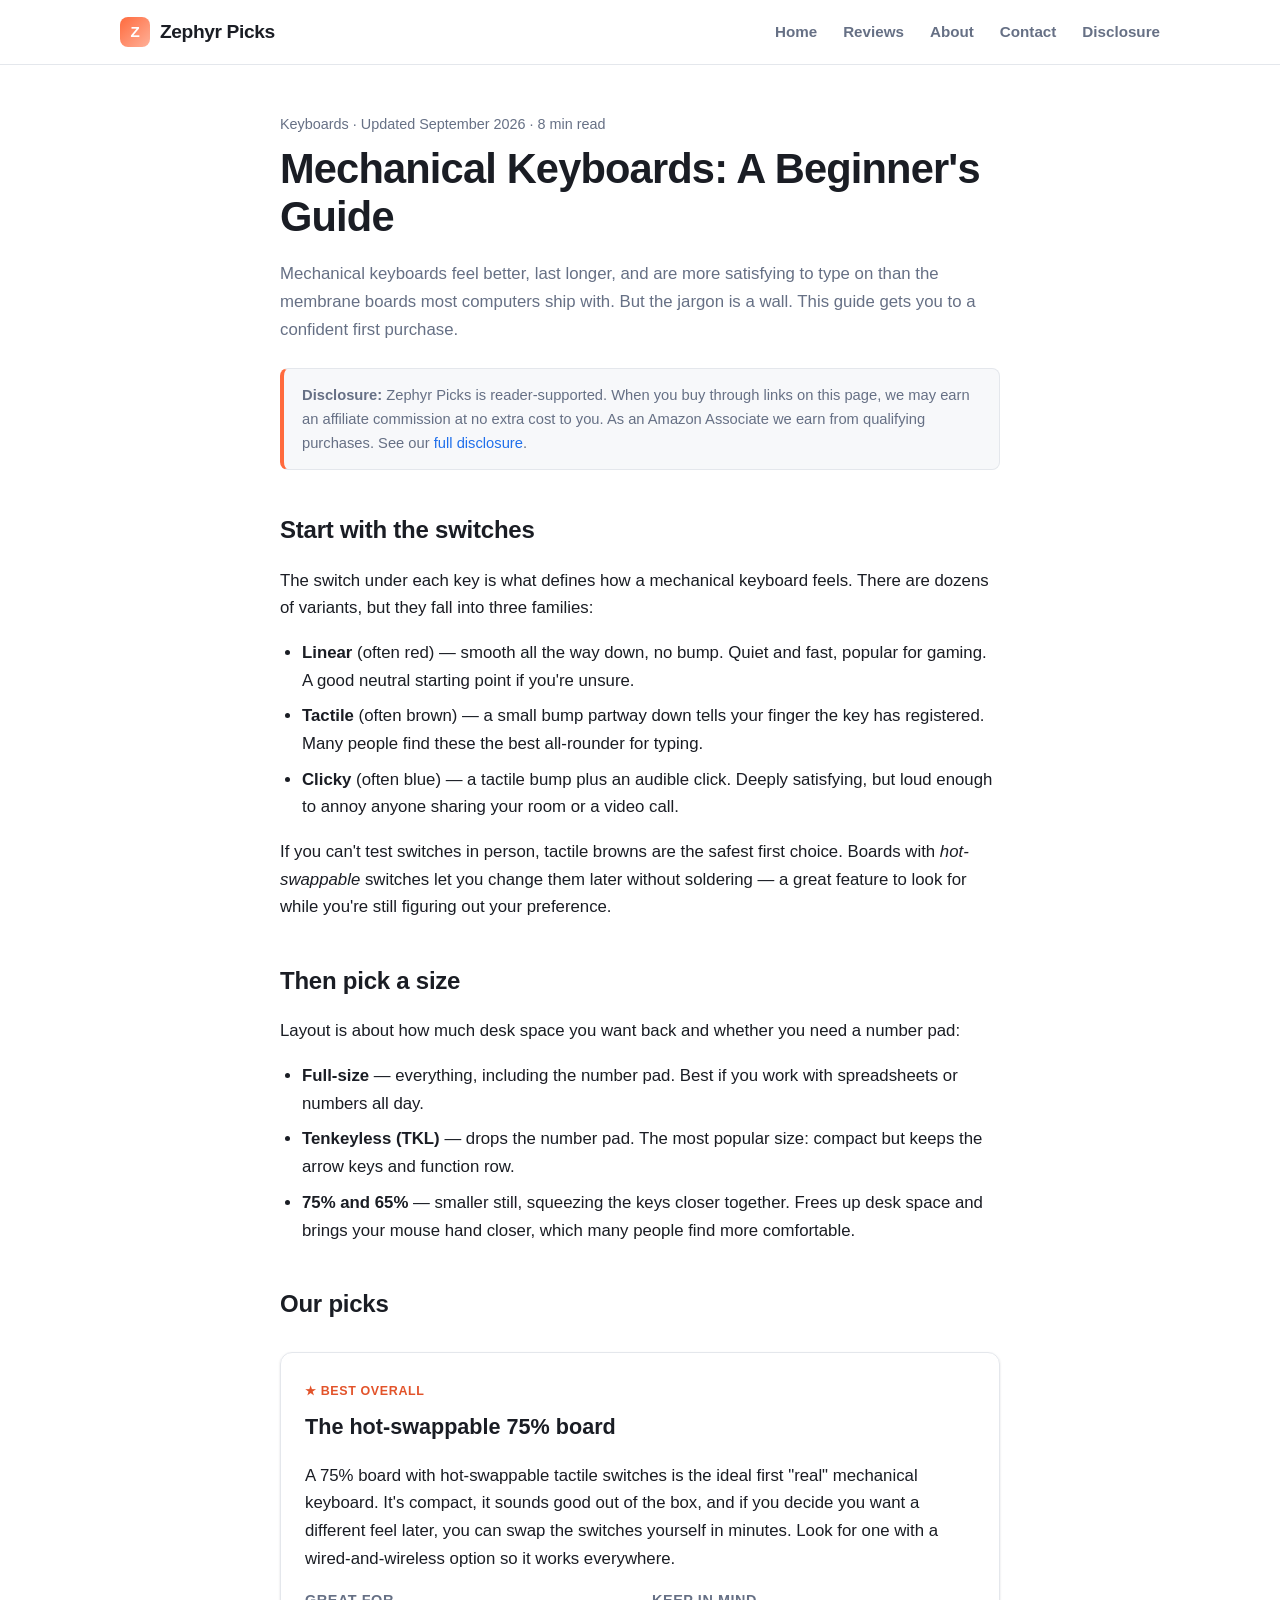
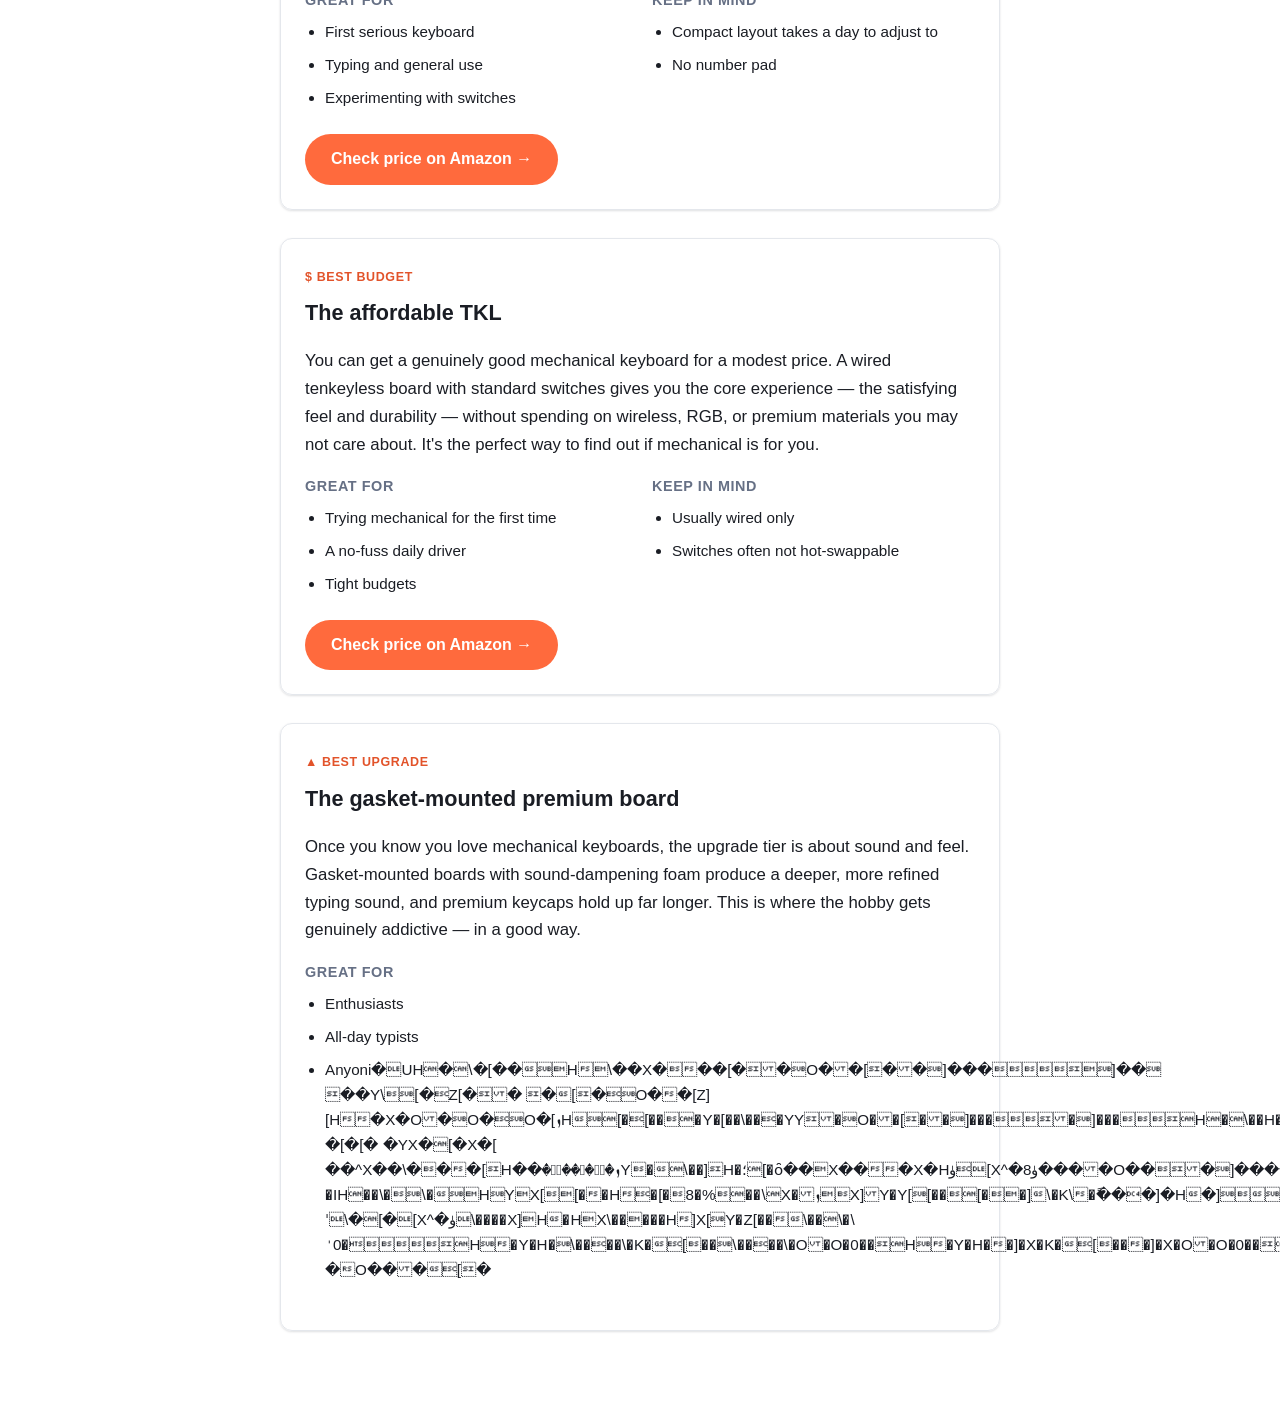
==== best-mechanical-keyboards.html @ fe81fa28 "Create best-mechanical-keyboards.html" ====
<!DOCTYPE html>
<html lang="en">
<head>
<meta charset="UTF-8">
<meta name="viewport" content="width=device-width, initial-scale=1.0">
<title>Mechanical Keyboards: A Beginner's Guide — Zephyr Picks</title>
<meta name="description" content="Everything a first-time buyer needs to know about mechanical keyboards: switches, layouts, and build quality, with a top pick, a budget pick, and an upgrade pick.">
<link rel="stylesheet" href="style.css">
<link rel="icon" href="data:image/svg+xml,<svg xmlns='http://www.w3.org/2000/svg' viewBox='0 0 100 100'><rect width='100' height='100' rx='22' fill='%23ff6a3d'/><text x='50' y='70' font-size='60' text-anchor='middle' fill='white' font-family='sans-serif' font-weight='bold'>Z</text></svg>">
</head>
<body>
<header class="site-header">
  <div class="container nav">
    <a href="index.html" class="brand"><span class="logo">Z</span> Zephyr Picks</a>
    <button class="nav-toggle" aria-label="Menu" onclick="document.getElementById('nav').classList.toggle('open')">&#9776;</button>
    <nav class="nav-links" id="nav">
      <a href="index.html">Home</a>
      <a href="best-wireless-earbuds.html">Reviews</a>
      <a href="about.html">About</a>
      <a href="contact.html">Contact</a>
      <a href="disclosure.html">Disclosure</a>
    </nav>
  </div>
</header>

<article class="article">
  <div class="meta">Keyboards · Updated September 2026 · 8 min read</div>
  <h1>Mechanical Keyboards: A Beginner's Guide</h1>
  <p class="lede">Mechanical keyboards feel better, last longer, and are more satisfying to type on than the membrane boards most computers ship with. But the jargon is a wall. This guide gets you to a confident first purchase.</p>

  <div class="disclosure-box">
    <strong>Disclosure:</strong> Zephyr Picks is reader-supported. When you buy through links on this page, we may earn an affiliate commission at no extra cost to you. As an Amazon Associate we earn from qualifying purchases. See our <a href="disclosure.html">full disclosure</a>.
  </div>

  <h2>Start with the switches</h2>
  <p>The switch under each key is what defines how a mechanical keyboard feels. There are dozens of variants, but they fall into three families:</p>
  <ul>
    <li><strong>Linear</strong> (often red) — smooth all the way down, no bump. Quiet and fast, popular for gaming. A good neutral starting point if you're unsure.</li>
    <li><strong>Tactile</strong> (often brown) — a small bump partway down tells your finger the key has registered. Many people find these the best all-rounder for typing.</li>
    <li><strong>Clicky</strong> (often blue) — a tactile bump plus an audible click. Deeply satisfying, but loud enough to annoy anyone sharing your room or a video call.</li>
  </ul>
  <p>If you can't test switches in person, tactile browns are the safest first choice. Boards with <em>hot-swappable</em> switches let you change them later without soldering — a great feature to look for while you're still figuring out your preference.</p>

  <h2>Then pick a size</h2>
  <p>Layout is about how much desk space you want back and whether you need a number pad:</p>
  <ul>
    <li><strong>Full-size</strong> — everything, including the number pad. Best if you work with spreadsheets or numbers all day.</li>
    <li><strong>Tenkeyless (TKL)</strong> — drops the number pad. The most popular size: compact but keeps the arrow keys and function row.</li>
    <li><strong>75% and 65%</strong> — smaller still, squeezing the keys closer together. Frees up desk space and brings your mouse hand closer, which many people find more comfortable.</li>
  </ul>

  <h2>Our picks</h2>

  <div class="pick">
    <span class="award">★ Best overall</span>
    <h3>The hot-swappable 75% board</h3>
    <p>A 75% board with hot-swappable tactile switches is the ideal first "real" mechanical keyboard. It's compact, it sounds good out of the box, and if you decide you want a different feel later, you can swap the switches yourself in minutes. Look for one with a wired-and-wireless option so it works everywhere.</p>
    <div class="verdict">
      <div><h4>Great for</h4><ul><li>First serious keyboard</li><li>Typing and general use</li><li>Experimenting with switches</li></ul></div>
      <div><h4>Keep in mind</h4><ul><li>Compact layout takes a day to adjust to</li><li>No number pad</li></ul></div>
    </div>
    <a class="btn" href="https://www.amazon.com/s?k=hot+swappable+75+mechanical+keyboard" rel="nofollow sponsored" target="_blank">Check price on Amazon →</a>
  </div>

  <div class="pick">
    <span class="award">$ Best budget</span>
    <h3>The affordable TKL</h3>
    <p>You can get a genuinely good mechanical keyboard for a modest price. A wired tenkeyless board with standard switches gives you the core experience — the satisfying feel and durability — without spending on wireless, RGB, or premium materials you may not care about. It's the perfect way to find out if mechanical is for you.</p>
    <div class="verdict">
      <div><h4>Great for</h4><ul><li>Trying mechanical for the first time</li><li>A no-fuss daily driver</li><li>Tight budgets</li></ul></div>
      <div><h4>Keep in mind</h4><ul><li>Usually wired only</li><li>Switches often not hot-swappable</li></ul></div>
    </div>
    <a class="btn" href="https://www.amazon.com/s?k=budget+tkl+mechanical+keyboard" rel="nofollow sponsored" target="_blank">Check price on Amazon →</a>
  </div>

  <div class="pick">
    <span class="award">▲ Best upgrade</span>
    <h3>The gasket-mounted premium board</h3>
    <p>Once you know you love mechanical keyboards, the upgrade tier is about sound and feel. Gasket-mounted boards with sound-dampening foam produce a deeper, more refined typing sound, and premium keycaps hold up far longer. This is where the hobby gets genuinely addictive — in a good way.</p>
    <div class="verdict">
      <div><h4>Great for</h4><ul><li>Enthusiasts</li><li>All-day typists</li><li>Anyoni�UH�\�[��H\��X���[��O��[��]���]��
��Y\[�Z[��
�[�O��[Z][H�X�O�O�O�[ܙH[�[���Y�[��\���YY�O��[��]����]���H�\��H�����Y�H�΋����˘[X^�ۋ���K����Y�\��]
�[�[�
�YX�[�X�[
��^X��\���[H��ٛ����ۜ�ܙY�\��]H�؛[�ȏ��X���X�Hۈ[X^�ۈ8����O���]������H��Hۈ�^X�\�������^X�\�Y��X����Y[[�ۙ�]�]K�H�X\�[ۋP��\�X�]�[��H�[�H�[�\�ݙ\�[YK���^X�\����H]H[ܙK�Y\Z\�^\�H�܈YX\��[�\�H�ܝ�[ܚ]\�[��Y�[�H\HH��X[�H�^X��\��][�H��\�^X�\���Y[K��\�\�X\�H�\ܘYH]\��������H���H[�O������܈[��[�KH�\��\X�H
�IH��\�\�HYX[[��H�[�8�%��\X�ܙX]Y�Y[[��[��]\�K\��ً��]�H�]H�Y�]�Y�[�H�\��[���HYX�[�X�[[��\\�H�\��][[�[�Y��\�ۘ�H[�IܙH���Y��X��H�\��[�\�[���Y�ܙH�^Z[��\��X�\�[�[�[��[��H��\]Y[�K������[OH�X\��[�]��̜ȏ�H�Y�H�[�^�[�����X���[�ZY\��O�����\�X�O������\��\��H��]KY���\����]��\��H��۝Z[�\����]��\��H����\�X���H���0�H����\\�X��ˈ\�[�[X^�ۈ\����X]H�HX\�����H]X[Y�Z[��\��\�\ˈ0�H�Y�H�\����\�K�[��\����\�O�O�0��H�Y�H��]�X�K�[���]�X�O�O�0��H�Y�H��۝X��[���۝X��O���]����]���ٛ��\���؛�O���[�
---- style.css ----
:root {
  --bg: #ffffff;
  --surface: #f7f8fa;
  --border: #e4e7ec;
  --text: #1a1d24;
  --muted: #667085;
  --accent: #ff6a3d;
  --accent-dark: #e2532a;
  --link: #1f6feb;
  --radius: 12px;
  --shadow: 0 1px 3px rgba(16, 24, 40, 0.08), 0 1px 2px rgba(16, 24, 40, 0.06);
  --max: 1080px;
  --font: -apple-system, BlinkMacSystemFont, "Segoe UI", Roboto, Helvetica, Arial, sans-serif;
}

* { box-sizing: border-box; }

html { scroll-behavior: smooth; }

body {
  margin: 0;
  font-family: var(--font);
  color: var(--text);
  background: var(--bg);
  line-height: 1.65;
  -webkit-font-smoothing: antialiased;
}

a { color: var(--link); text-decoration: none; }
a:hover { text-decoration: underline; }

img { max-width: 100%; display: block; }

.container { width: 100%; max-width: var(--max); margin: 0 auto; padding: 0 20px; }

/* Header */
.site-header {
  position: sticky;
  top: 0;
  z-index: 50;
  background: rgba(255, 255, 255, 0.92);
  backdrop-filter: saturate(180%) blur(8px);
  border-bottom: 1px solid var(--border);
}
.nav {
  display: flex;
  align-items: center;
  justify-content: space-between;
  height: 64px;
}
.brand {
  display: flex;
  align-items: center;
  gap: 10px;
  font-weight: 800;
  font-size: 1.2rem;
  color: var(--text);
  letter-spacing: -0.02em;
}
.brand:hover { text-decoration: none; }
.brand .logo {
  width: 30px; height: 30px;
  border-radius: 8px;
  background: linear-gradient(135deg, var(--accent), #ffb199);
  display: grid; place-items: center;
  color: #fff; font-weight: 800; font-size: 0.95rem;
}
.nav-links { display: flex; gap: 26px; align-items: center; }
.nav-links a { color: var(--muted); font-weight: 600; font-size: 0.95rem; }
.nav-links a:hover { color: var(--text); text-decoration: none; }
.nav-toggle { display: none; background: none; border: 0; cursor: pointer; font-size: 1.5rem; color: var(--text); }

/* Hero */
.hero {
  background: linear-gradient(180deg, var(--surface), #fff);
  padding: 72px 0 56px;
  text-align: center;
  border-bottom: 1px solid var(--border);
}
.hero h1 {
  font-size: clamp(2rem, 5vw, 3.1rem);
  line-height: 1.1;
  letter-spacing: -0.03em;
  margin: 0 0 16px;
}
.hero p { font-size: 1.15rem; color: var(--muted); max-width: 620px; margin: 0 auto 28px; }
.pill {
  display: inline-block;
  background: #fff;
  border: 1px solid var(--border);
  color: var(--accent-dark);
  font-weight: 700;
  font-size: 0.8rem;
  letter-spacing: 0.04em;
  text-transform: uppercase;
  padding: 6px 14px;
  border-radius: 999px;
  margin-bottom: 20px;
}

.btn {
  display: inline-block;
  background: var(--accent);
  color: #fff;
  font-weight: 700;
  padding: 12px 26px;
  border-radius: 999px;
  transition: background 0.15s ease;
}
.btn:hover { background: var(--accent-dark); text-decoration: none; }
.btn-ghost { background: #fff; color: var(--text); border: 1px solid var(--border); }
.btn-ghost:hover { background: var(--surface); }

/* Sections */
section { padding: 56px 0; }
.section-head { text-align: center; margin-bottom: 40px; }
.section-head h2 { font-size: 1.9rem; letter-spacing: -0.02em; margin: 0 0 8px; }
.section-head p { color: var(--muted); margin: 0; }

/* Card grid */
.grid { display: grid; grid-template-columns: repeat(3, 1fr); gap: 24px; }
.card {
  background: #fff;
  border: 1px solid var(--border);
  border-radius: var(--radius);
  overflow: hidden;
  box-shadow: var(--shadow);
  transition: transform 0.15s ease, box-shadow 0.15s ease;
  display: flex;
  flex-direction: column;
}
.card:hover { transform: translateY(-3px); box-shadow: 0 10px 24px rgba(16,24,40,0.10); }
.card .thumb { height: 160px; display: grid; place-items: center; font-size: 3rem; }
.card .body { padding: 20px; flex: 1; display: flex; flex-direction: column; }
.card .tag { font-size: 0.75rem; font-weight: 700; text-transform: uppercase; letter-spacing: 0.05em; color: var(--accent-dark); margin-bottom: 8px; }
.card h3 { margin: 0 0 8px; font-size: 1.15rem; letter-spacing: -0.01em; }
.card h3 a { color: var(--text); }
.card p { color: var(--muted); font-size: 0.95rem; margin: 0 0 16px; flex: 1; }
.card .read { font-weight: 700; color: var(--link); font-size: 0.9rem; }

/* Article */
.article { max-width: 760px; margin: 0 auto; padding: 48px 20px; }
.article .meta { color: var(--muted); font-size: 0.9rem; margin-bottom: 8px; }
.article h1 { font-size: clamp(1.8rem, 4vw, 2.6rem); line-height: 1.15; letter-spacing: -0.02em; margin: 0 0 20px; }
.article h2 { font-size: 1.5rem; margin: 40px 0 14px; letter-spacing: -0.01em; }
.article h3 { font-size: 1.2rem; margin: 28px 0 10px; }
.article p, .article li { font-size: 1.05rem; }
.article ul { padding-left: 22px; }
.article li { margin-bottom: 8px; }

.lede { font-size: 1.2rem; color: var(--muted); }

.disclosure-box {
  background: var(--surface);
  border: 1px solid var(--border);
  border-left: 4px solid var(--accent);
  border-radius: 8px;
  padding: 14px 18px;
  font-size: 0.92rem;
  color: var(--muted);
  margin: 24px 0;
}

/* Pick block */
.pick {
  border: 1px solid var(--border);
  border-radius: var(--radius);
  padding: 24px;
  margin: 28px 0;
  box-shadow: var(--shadow);
}
.pick .award { font-size: 0.78rem; font-weight: 700; text-transform: uppercase; letter-spacing: 0.05em; color: var(--accent-dark); }
.pick h3 { margin: 6px 0 10px; font-size: 1.35rem; }
.pick .verdict { display: flex; flex-wrap: wrap; gap: 24px; margin: 16px 0; }
.pick .verdict div { flex: 1; min-width: 200px; }
.pick .verdict h4 { margin: 0 0 6px; font-size: 0.9rem; text-transform: uppercase; letter-spacing: 0.04em; color: var(--muted); }
.pick .verdict ul { margin: 0; padding-left: 20px; }
.pick .verdict li { font-size: 0.95rem; }

/* Content page */
.page { max-width: 760px; margin: 0 auto; padding: 48px 20px; }
.page h1 { font-size: 2.2rem; letter-spacing: -0.02em; margin: 0 0 20px; }
.page h2 { font-size: 1.4rem; margin: 32px 0 12px; }

/* Contact form */
.form { display: flex; flex-direction: column; gap: 16px; max-width: 520px; }
.form label { font-weight: 600; font-size: 0.95rem; }
.form input, .form textarea {
  width: 100%;
  padding: 12px 14px;
  border: 1px solid var(--border);
  border-radius: 8px;
  font-family: inherit;
  font-size: 1rem;
  margin-top: 6px;
}
.form textarea { min-height: 140px; resize: vertical; }

/* Footer */
.site-footer {
  background: var(--surface);
  border-top: 1px solid var(--border);
  padding: 44px 0 28px;
  margin-top: 40px;
}
.footer-grid { display: flex; flex-wrap: wrap; justify-content: space-between; gap: 30px; margin-bottom: 30px; }
.footer-grid .col h4 { font-size: 0.85rem; text-transform: uppercase; letter-spacing: 0.05em; color: var(--muted); margin: 0 0 12px; }
.footer-grid .col a { display: block; color: var(--text); font-size: 0.95rem; margin-bottom: 8px; }
.footer-brand { max-width: 280px; }
.footer-brand p { color: var(--muted); font-size: 0.92rem; }
.footer-bottom { border-top: 1px solid var(--border); padding-top: 20px; color: var(--muted); font-size: 0.85rem; text-align: center; }

@media (max-width: 820px) {
  .grid { grid-template-columns: 1fr 1fr; }
}
@media (max-width: 640px) {
  .grid { grid-template-columns: 1fr; }
  .nav-links {
    display: none;
    position: absolute;
    top: 64px; left: 0; right: 0;
    flex-direction: column;
    background: #fff;
    border-bottom: 1px solid var(--border);
    padding: 16px 20px;
    gap: 16px;
  }
  .nav-links.open { display: flex; }
  .nav-toggle { display: block; }
  .footer-grid { flex-direction: column; }
}
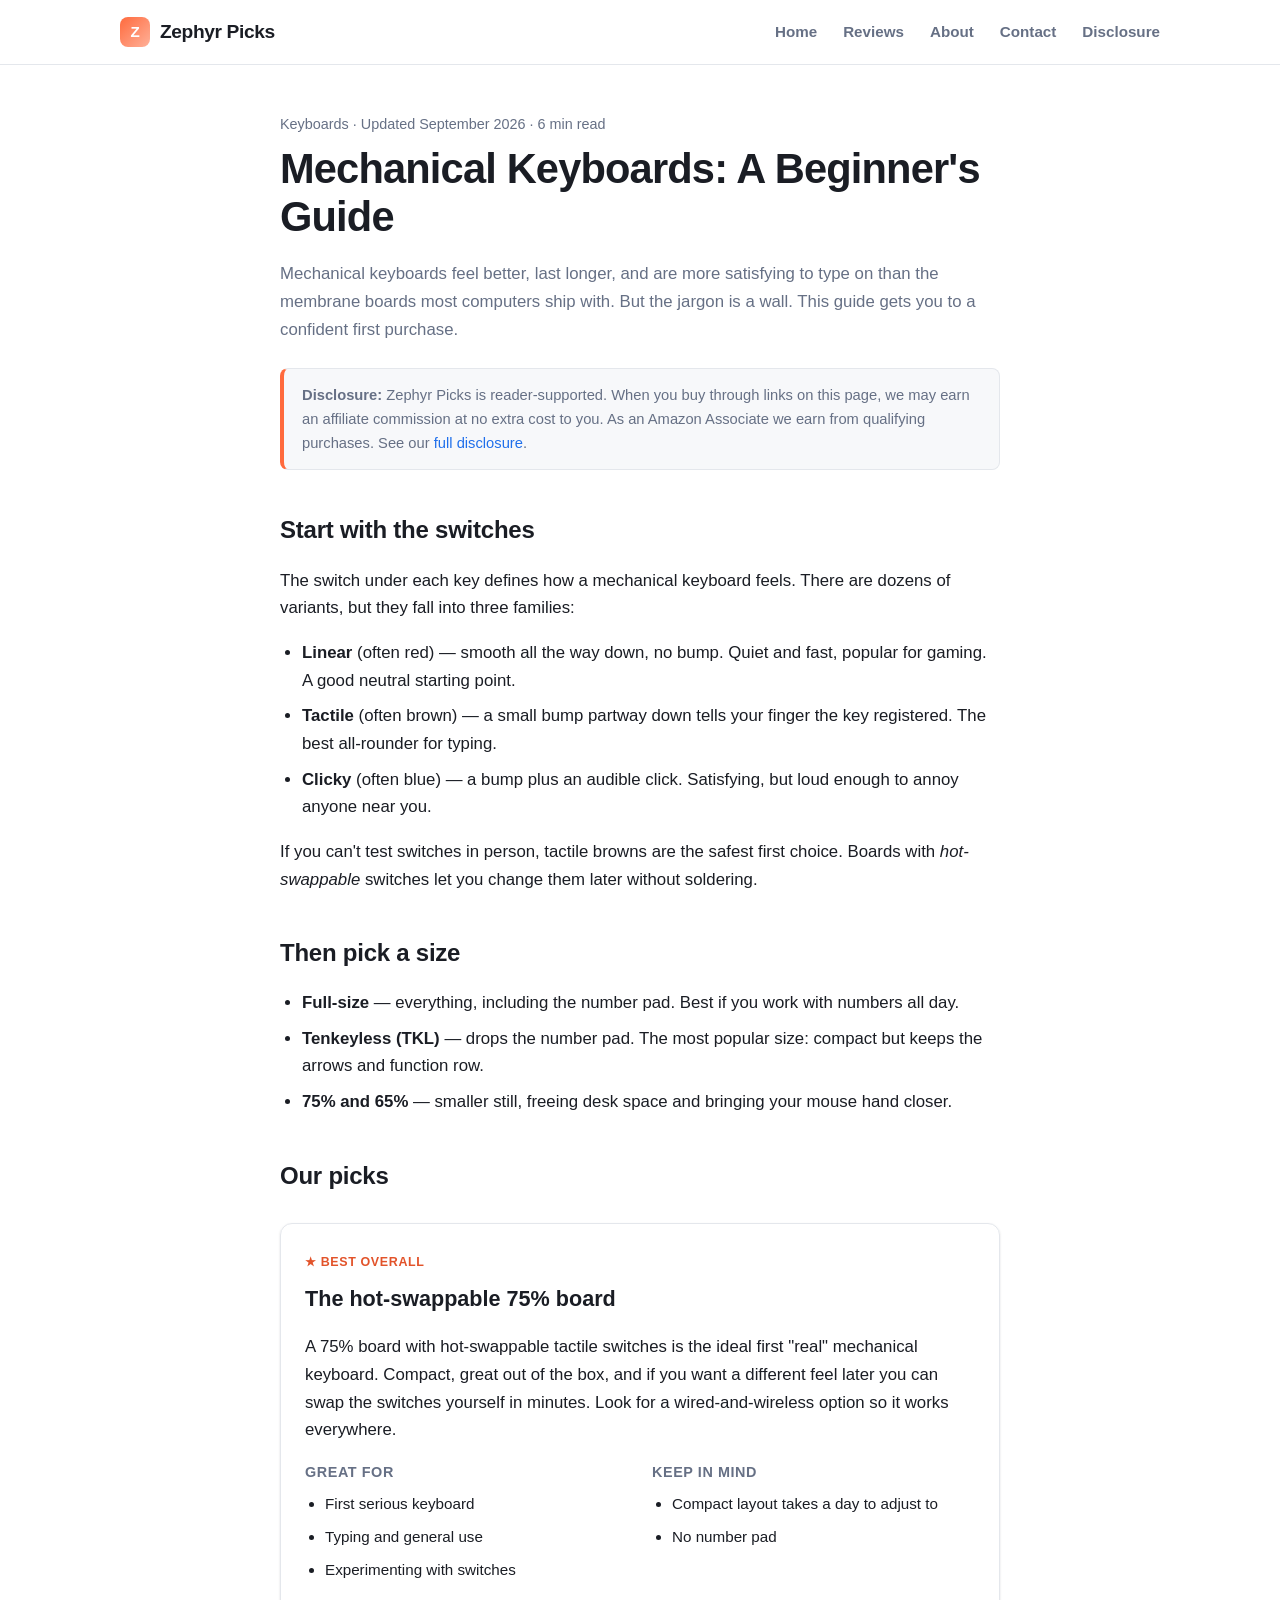
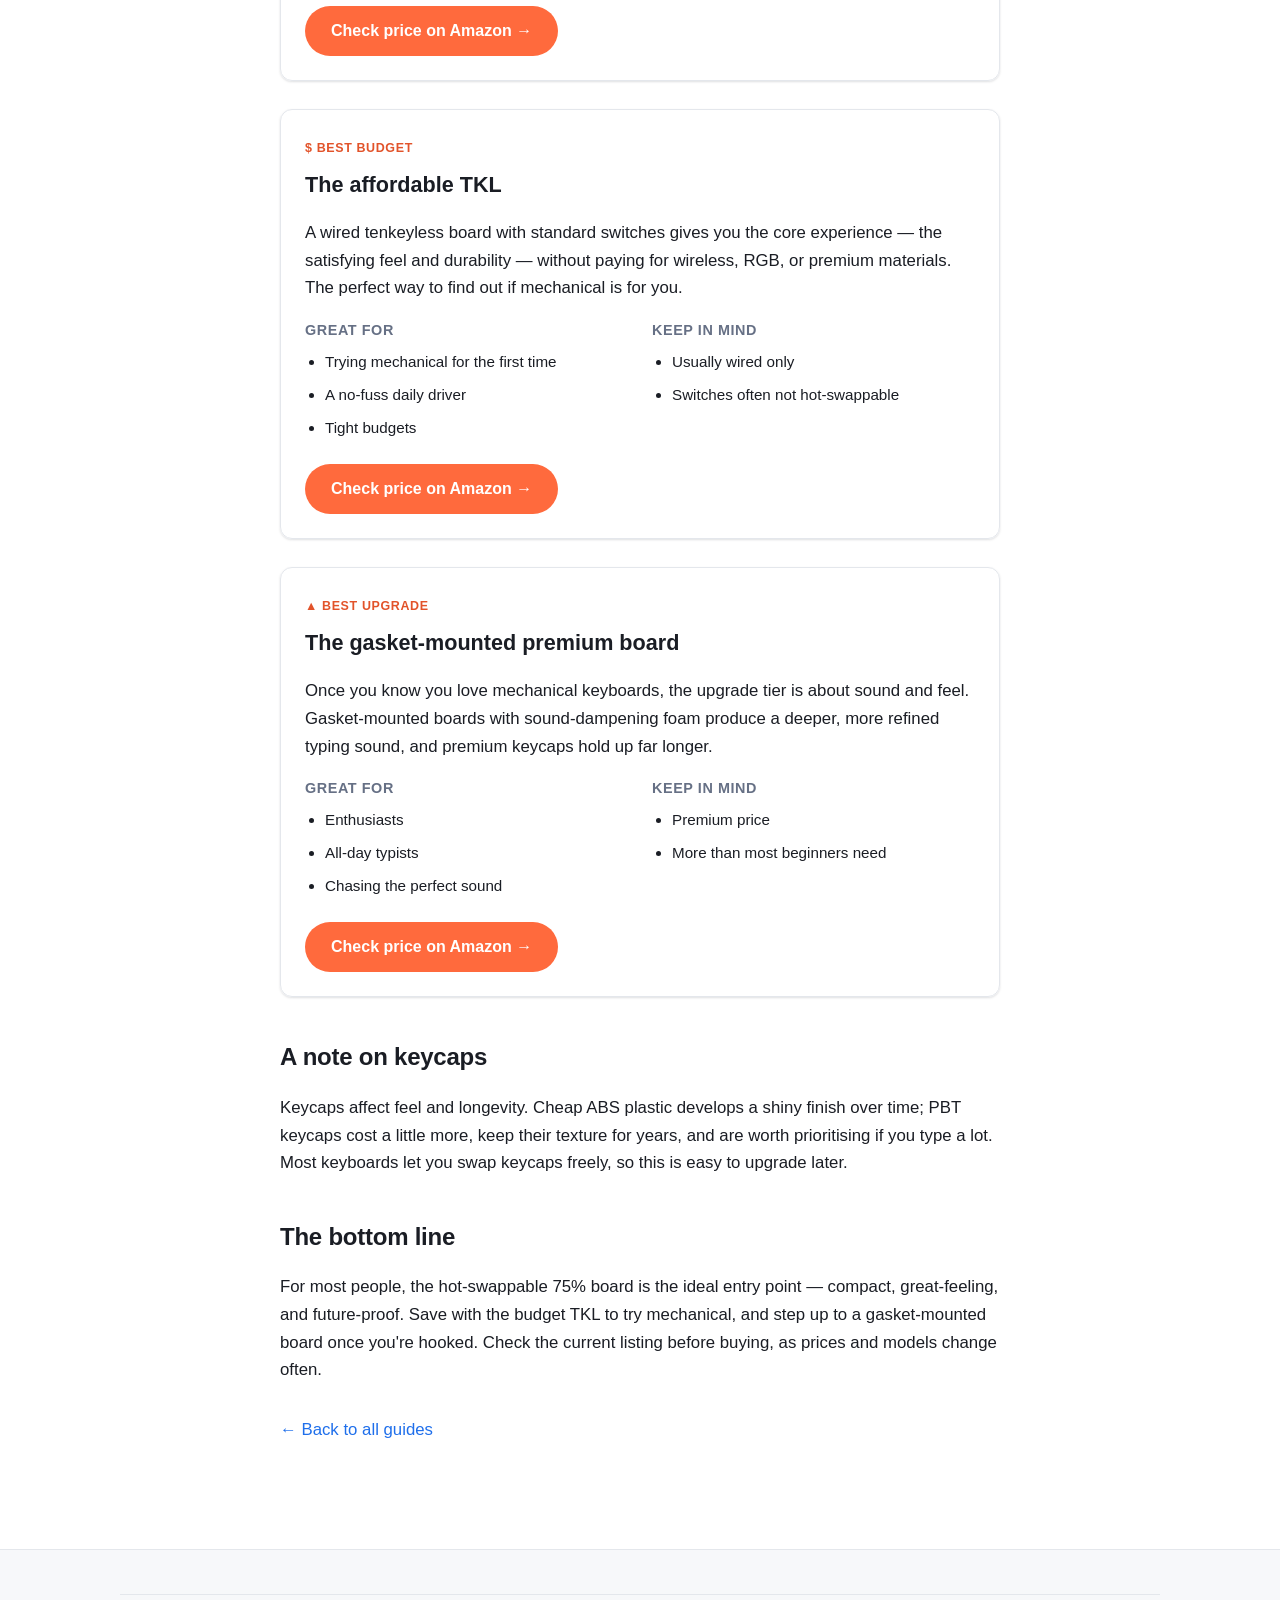
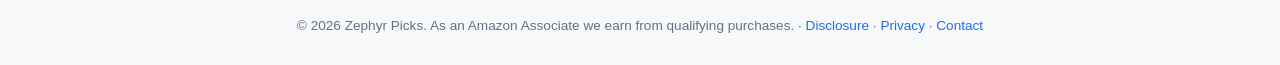
==== commit 079ba24e: "Update best-mechanical-keyboards.html" ====
--- a/best-mechanical-keyboards.html
+++ b/best-mechanical-keyboards.html
@@ -4,7 +4,7 @@
 <meta charset="UTF-8">
 <meta name="viewport" content="width=device-width, initial-scale=1.0">
 <title>Mechanical Keyboards: A Beginner's Guide — Zephyr Picks</title>
-<meta name="description" content="Everything a first-time buyer needs to know about mechanical keyboards: switches, layouts, and build quality, with a top pick, a budget pick, and an upgrade pick.">
+<meta name="description" content="A first-time buyer's guide to mechanical keyboards: switches, layouts, and build quality, with a top pick, a budget pick, and an upgrade pick.">
 <link rel="stylesheet" href="style.css">
 <link rel="icon" href="data:image/svg+xml,<svg xmlns='http://www.w3.org/2000/svg' viewBox='0 0 100 100'><rect width='100' height='100' rx='22' fill='%23ff6a3d'/><text x='50' y='70' font-size='60' text-anchor='middle' fill='white' font-family='sans-serif' font-weight='bold'>Z</text></svg>">
 </head>
@@ -24,7 +24,7 @@
 </header>
 
 <article class="article">
-  <div class="meta">Keyboards · Updated September 2026 · 8 min read</div>
+  <div class="meta">Keyboards &middot; Updated September 2026 &middot; 6 min read</div>
   <h1>Mechanical Keyboards: A Beginner's Guide</h1>
   <p class="lede">Mechanical keyboards feel better, last longer, and are more satisfying to type on than the membrane boards most computers ship with. But the jargon is a wall. This guide gets you to a confident first purchase.</p>
 
@@ -33,194 +33,72 @@
   </div>
 
   <h2>Start with the switches</h2>
-  <p>The switch under each key is what defines how a mechanical keyboard feels. There are dozens of variants, but they fall into three families:</p>
+  <p>The switch under each key defines how a mechanical keyboard feels. There are dozens of variants, but they fall into three families:</p>
   <ul>
-    <li><strong>Linear</strong> (often red) — smooth all the way down, no bump. Quiet and fast, popular for gaming. A good neutral starting point if you're unsure.</li>
-    <li><strong>Tactile</strong> (often brown) — a small bump partway down tells your finger the key has registered. Many people find these the best all-rounder for typing.</li>
-    <li><strong>Clicky</strong> (often blue) — a tactile bump plus an audible click. Deeply satisfying, but loud enough to annoy anyone sharing your room or a video call.</li>
+    <li><strong>Linear</strong> (often red) &mdash; smooth all the way down, no bump. Quiet and fast, popular for gaming. A good neutral starting point.</li>
+    <li><strong>Tactile</strong> (often brown) &mdash; a small bump partway down tells your finger the key registered. The best all-rounder for typing.</li>
+    <li><strong>Clicky</strong> (often blue) &mdash; a bump plus an audible click. Satisfying, but loud enough to annoy anyone near you.</li>
   </ul>
-  <p>If you can't test switches in person, tactile browns are the safest first choice. Boards with <em>hot-swappable</em> switches let you change them later without soldering — a great feature to look for while you're still figuring out your preference.</p>
+  <p>If you can't test switches in person, tactile browns are the safest first choice. Boards with <em>hot-swappable</em> switches let you change them later without soldering.</p>
 
   <h2>Then pick a size</h2>
-  <p>Layout is about how much desk space you want back and whether you need a number pad:</p>
   <ul>
-    <li><strong>Full-size</strong> — everything, including the number pad. Best if you work with spreadsheets or numbers all day.</li>
-    <li><strong>Tenkeyless (TKL)</strong> — drops the number pad. The most popular size: compact but keeps the arrow keys and function row.</li>
-    <li><strong>75% and 65%</strong> — smaller still, squeezing the keys closer together. Frees up desk space and brings your mouse hand closer, which many people find more comfortable.</li>
+    <li><strong>Full-size</strong> &mdash; everything, including the number pad. Best if you work with numbers all day.</li>
+    <li><strong>Tenkeyless (TKL)</strong> &mdash; drops the number pad. The most popular size: compact but keeps the arrows and function row.</li>
+    <li><strong>75% and 65%</strong> &mdash; smaller still, freeing desk space and bringing your mouse hand closer.</li>
   </ul>
 
   <h2>Our picks</h2>
 
   <div class="pick">
-    <span class="award">★ Best overall</span>
+    <span class="award">&#9733; Best overall</span>
     <h3>The hot-swappable 75% board</h3>
-    <p>A 75% board with hot-swappable tactile switches is the ideal first "real" mechanical keyboard. It's compact, it sounds good out of the box, and if you decide you want a different feel later, you can swap the switches yourself in minutes. Look for one with a wired-and-wireless option so it works everywhere.</p>
+    <p>A 75% board with hot-swappable tactile switches is the ideal first "real" mechanical keyboard. Compact, great out of the box, and if you want a different feel later you can swap the switches yourself in minutes. Look for a wired-and-wireless option so it works everywhere.</p>
     <div class="verdict">
       <div><h4>Great for</h4><ul><li>First serious keyboard</li><li>Typing and general use</li><li>Experimenting with switches</li></ul></div>
       <div><h4>Keep in mind</h4><ul><li>Compact layout takes a day to adjust to</li><li>No number pad</li></ul></div>
     </div>
-    <a class="btn" href="https://www.amazon.com/s?k=hot+swappable+75+mechanical+keyboard" rel="nofollow sponsored" target="_blank">Check price on Amazon →</a>
+    <a class="btn" href="https://www.amazon.com/s?k=hot+swappable+75+mechanical+keyboard" rel="nofollow sponsored" target="_blank">Check price on Amazon &rarr;</a>
   </div>
 
   <div class="pick">
     <span class="award">$ Best budget</span>
     <h3>The affordable TKL</h3>
-    <p>You can get a genuinely good mechanical keyboard for a modest price. A wired tenkeyless board with standard switches gives you the core experience — the satisfying feel and durability — without spending on wireless, RGB, or premium materials you may not care about. It's the perfect way to find out if mechanical is for you.</p>
+    <p>A wired tenkeyless board with standard switches gives you the core experience &mdash; the satisfying feel and durability &mdash; without paying for wireless, RGB, or premium materials. The perfect way to find out if mechanical is for you.</p>
     <div class="verdict">
       <div><h4>Great for</h4><ul><li>Trying mechanical for the first time</li><li>A no-fuss daily driver</li><li>Tight budgets</li></ul></div>
       <div><h4>Keep in mind</h4><ul><li>Usually wired only</li><li>Switches often not hot-swappable</li></ul></div>
     </div>
-    <a class="btn" href="https://www.amazon.com/s?k=budget+tkl+mechanical+keyboard" rel="nofollow sponsored" target="_blank">Check price on Amazon →</a>
+    <a class="btn" href="https://www.amazon.com/s?k=budget+tkl+mechanical+keyboard" rel="nofollow sponsored" target="_blank">Check price on Amazon &rarr;</a>
   </div>
 
   <div class="pick">
-    <span class="award">▲ Best upgrade</span>
+    <span class="award">&#9650; Best upgrade</span>
     <h3>The gasket-mounted premium board</h3>
-    <p>Once you know you love mechanical keyboards, the upgrade tier is about sound and feel. Gasket-mounted boards with sound-dampening foam produce a deeper, more refined typing sound, and premium keycaps hold up far longer. This is where the hobby gets genuinely addictive — in a good way.</p>
+    <p>Once you know you love mechanical keyboards, the upgrade tier is about sound and feel. Gasket-mounted boards with sound-dampening foam produce a deeper, more refined typing sound, and premium keycaps hold up far longer.</p>
     <div class="verdict">
-      <div><h4>Great for</h4><ul><li>Enthusiasts</li><li>All-day typists</li><li>Anyoni�UH�\�[��-H-\��X�-��[�-�O�-�[�-�]���]��
-��Y\[�Z[�-�
-�-[�O�-�[Z][H--�X�O-�O�O�[ܙH-[�[���Y�[��\���YY-�O�-�[�-�]���-�]���H�\��H����-�Y�H�----΋����˘[X^�ۋ���K����Y�\��]
-�[�[�
-�YX�[�X�[
-��^X��\��-�[H��ٛ���-�ۜ�ܙY�-\��]H�؛[�ȏ��X��--�X�Hۈ[X^�ۈ8���-�O��-�]����-��H��Hۈ�^X�\-�-�-���-��^X�\-�Y��X����Y[[�ۙ�]�]-K�H�X\�-[ۋP��-\�X�]�[�-�H-�[�H�[�\�ݙ\�-[YK���^X�\-����H]-H[ܙK�Y\-Z\�-^--\�H�܈-YX\��[�\�H-�ܝ--�[ܚ]\�[��Y�-[�H--\HH�-�X[�H�^X��\�-�]-[�H-��\�^X�\-���Y[-K-��-\�\�X\�H-�-\ܘYH]\��-����-��H��-�H[�O-�-���-��܈[��-[�K-H�-\��\-X�H
-�IH��\�\�-HYX[[�-�H-�[�8�%��\X�-ܙX]-Y�Y[[��[��]-\�K\-��ً��]�H-�]-H�Y�]�Y�-[�H�\�-�[�-�--�HYX�[�X�[-[�-�\-\-�H�\��]-[[�[�Y��\�ۘ�H-[�IܙH���Y-��X��-H�\��[�\�[���Y�ܙH�^Z[��\�--�X�\�[�[�[-��[��H��\]Y[�-K�-����--�-[OH�X\��[�]��̜-ȏ�H-�Y�H�[�^-�-[�����X��-�[�ZY\�-�O�-���-�\�X�O������\��\��H��]KY���\����]��\��H��۝Z[�\����]��\��H����\�X��-�H���0�H-�-���\-\�X��ˈ\�[�[X^�ۈ\����X]H-�HX\�����H-]X[Y�Z[��--\��\�\ˈ0�H-�Y�H�\����\�K�-[��\����\�O-�O�0��H-�Y�H�-�]�X�K�-[��-�]�X�O-�O�0��H-�Y�H��۝X�-�-[���۝X�-�O��-�]���-�]���-ٛ��\���-؛�-O��-�-[�
+      <div><h4>Great for</h4><ul><li>Enthusiasts</li><li>All-day typists</li><li>Chasing the perfect sound</li></ul></div>
+      <div><h4>Keep in mind</h4><ul><li>Premium price</li><li>More than most beginners need</li></ul></div>
+    </div>
+    <a class="btn" href="https://www.amazon.com/s?k=gasket+mount+mechanical+keyboard" rel="nofollow sponsored" target="_blank">Check price on Amazon &rarr;</a>
+  </div>
+
+  <h2>A note on keycaps</h2>
+  <p>Keycaps affect feel and longevity. Cheap ABS plastic develops a shiny finish over time; PBT keycaps cost a little more, keep their texture for years, and are worth prioritising if you type a lot. Most keyboards let you swap keycaps freely, so this is easy to upgrade later.</p>
+
+  <h2>The bottom line</h2>
+  <p>For most people, the hot-swappable 75% board is the ideal entry point &mdash; compact, great-feeling, and future-proof. Save with the budget TKL to try mechanical, and step up to a gasket-mounted board once you're hooked. Check the current listing before buying, as prices and models change often.</p>
+
+  <p style="margin-top:32px;"><a href="index.html">&larr; Back to all guides</a></p>
+</article>
+
+<footer class="site-footer">
+  <div class="container">
+    <div class="footer-bottom">
+      &copy; 2026 Zephyr Picks. As an Amazon Associate we earn from qualifying purchases. &middot;
+      <a href="disclosure.html">Disclosure</a> &middot; <a href="privacy.html">Privacy</a> &middot; <a href="contact.html">Contact</a>
+    </div>
+  </div>
+</footer>
+</body>
+</html>
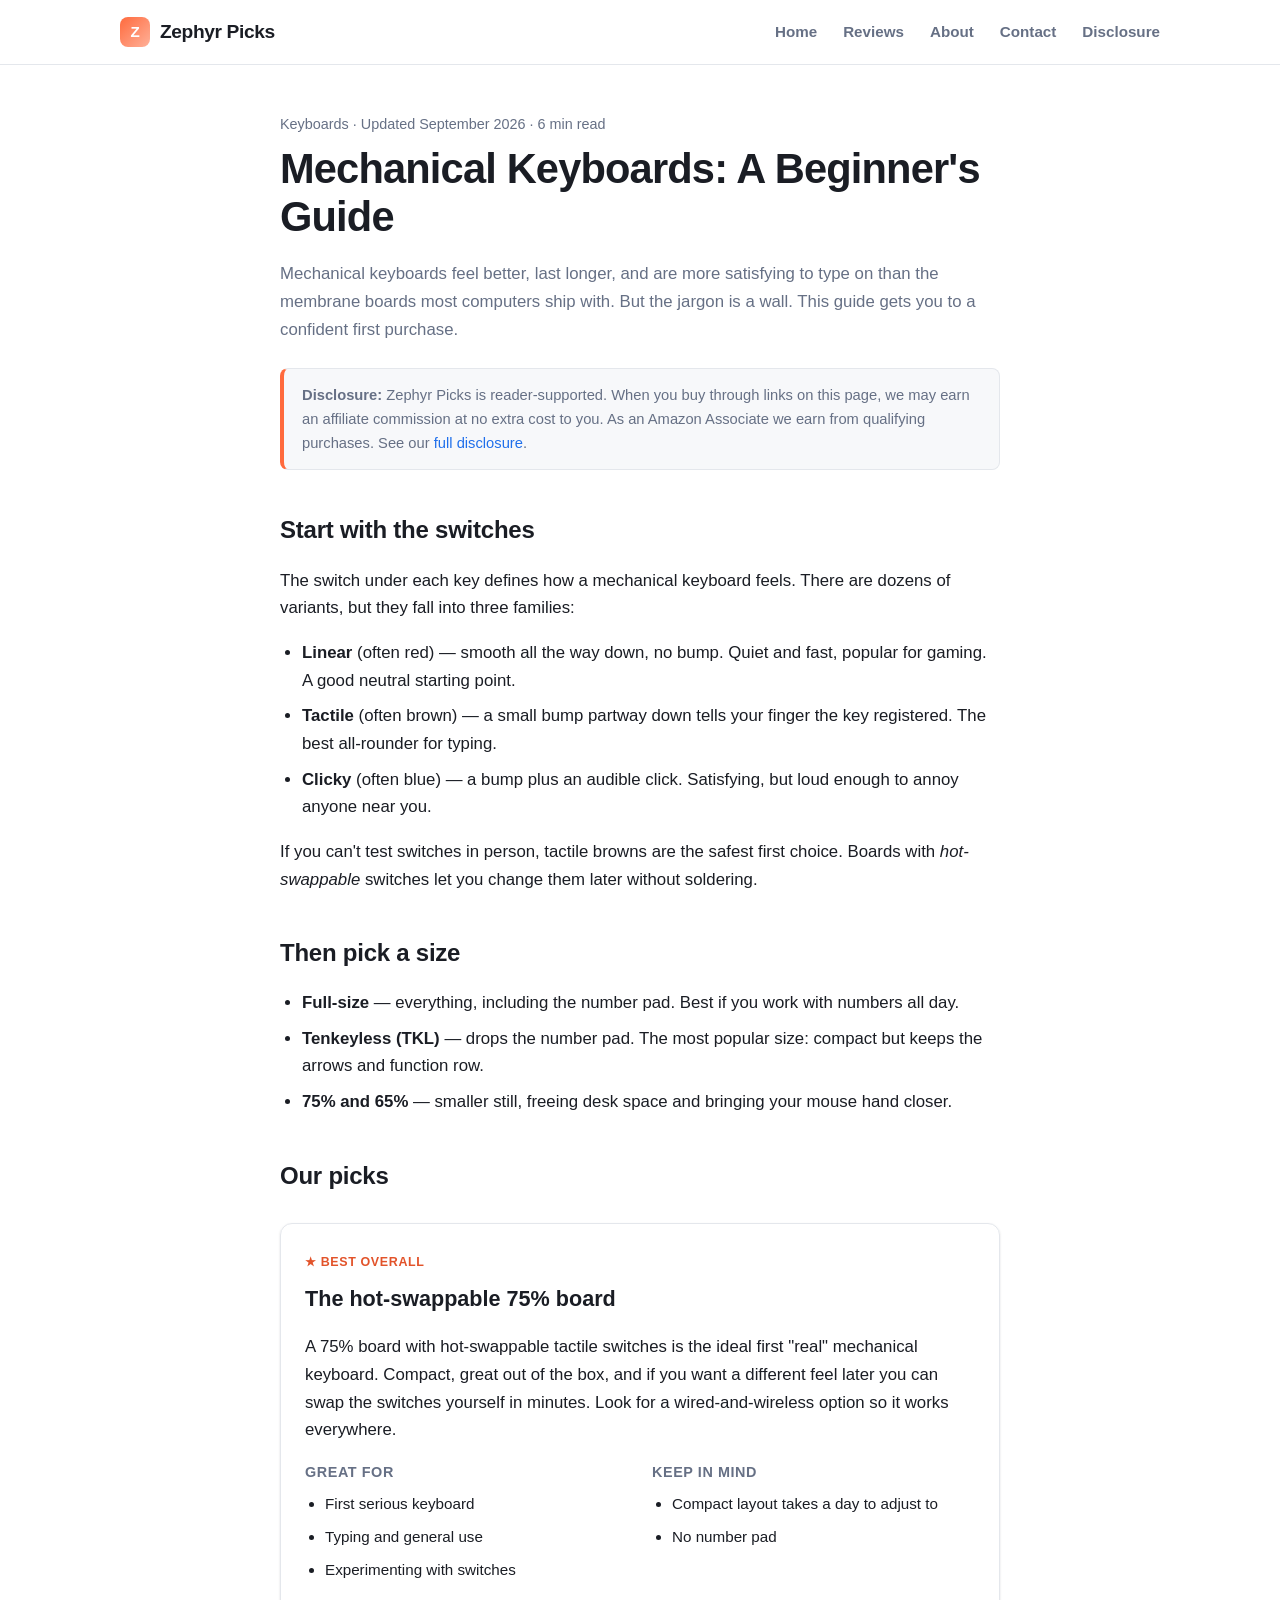
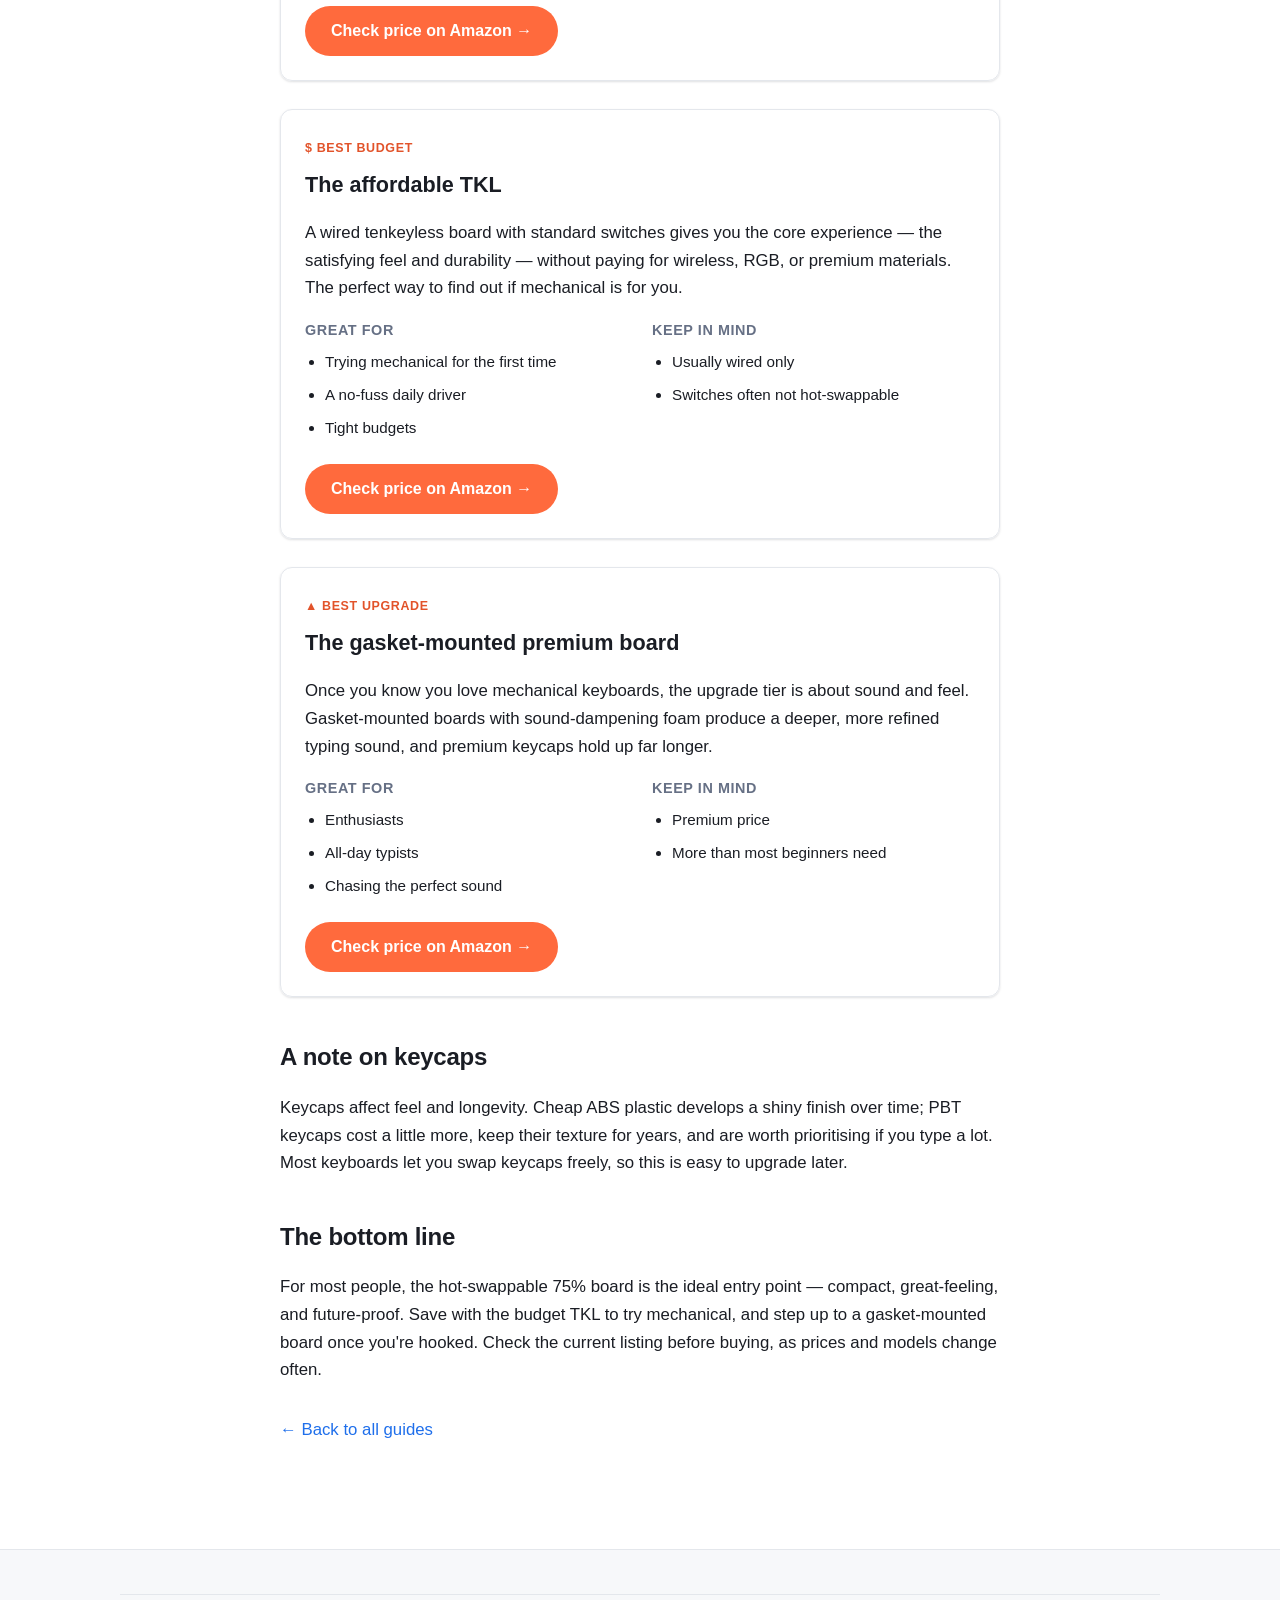
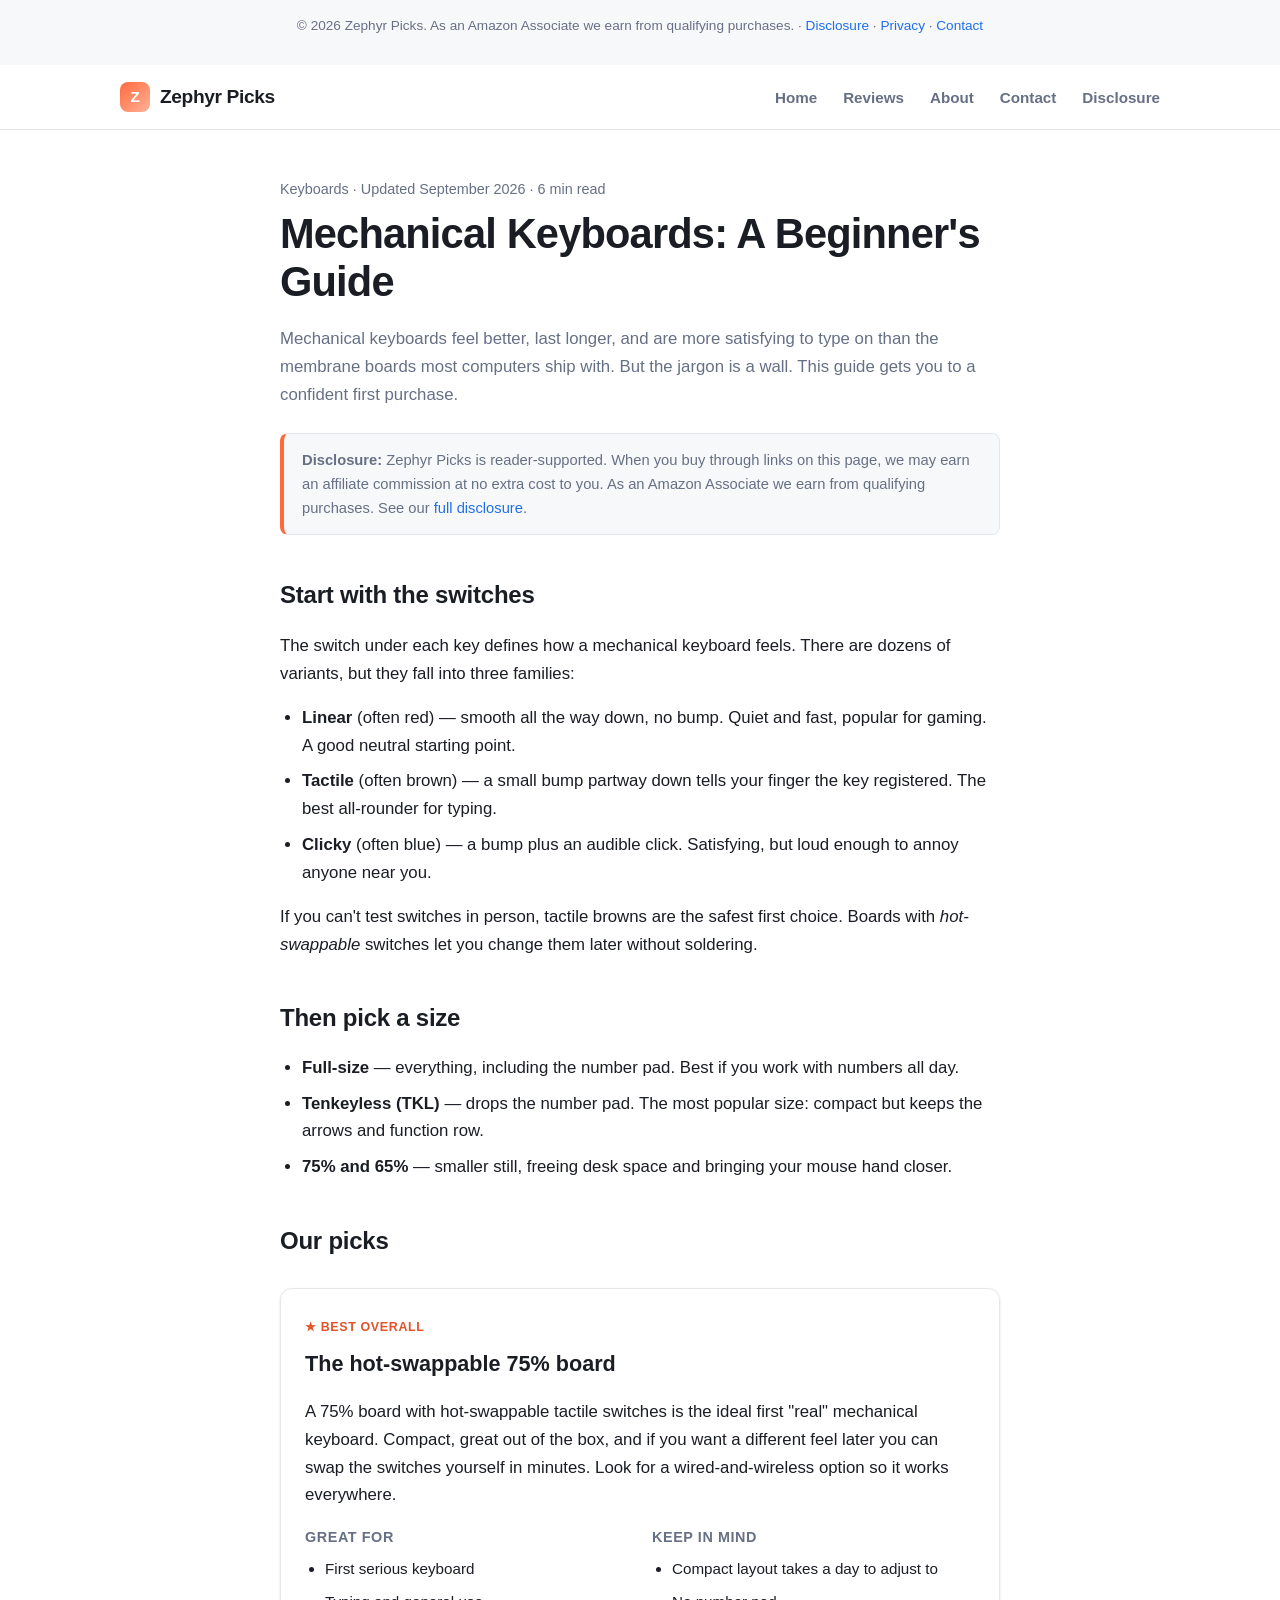
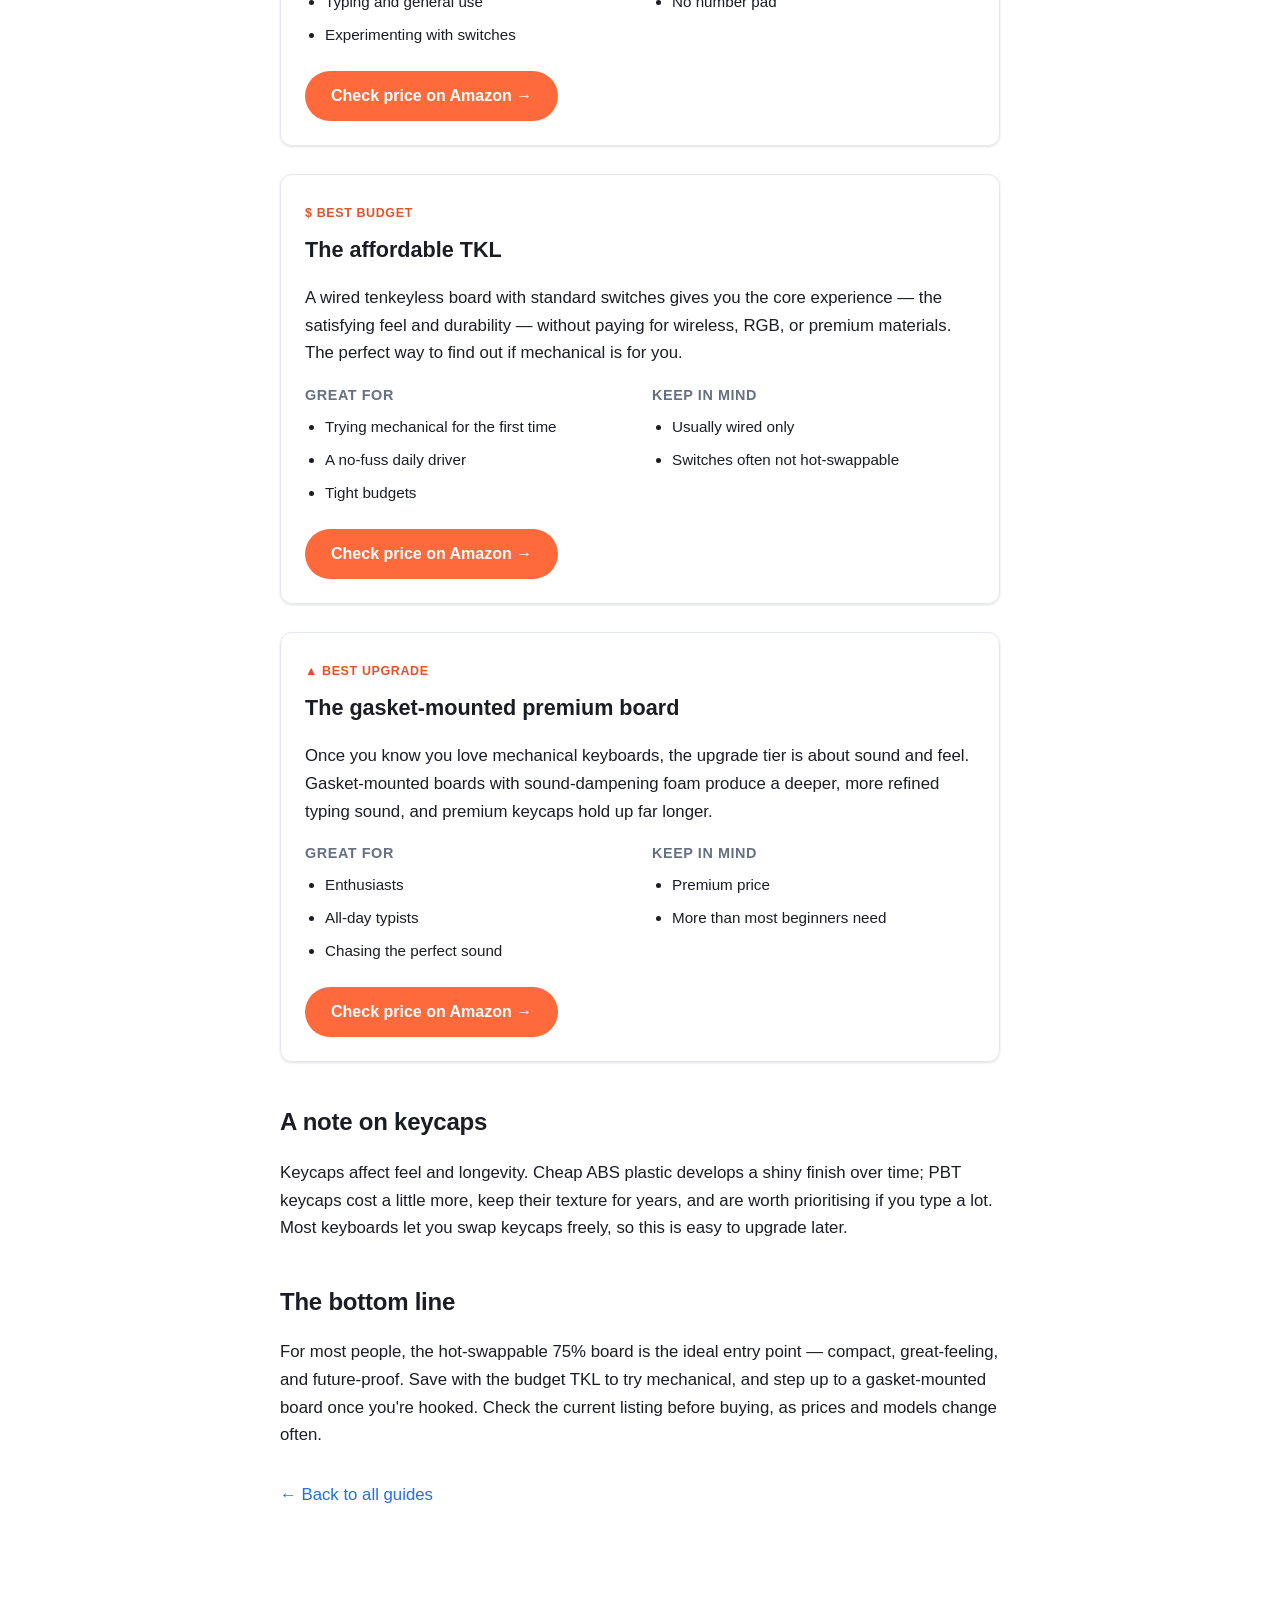
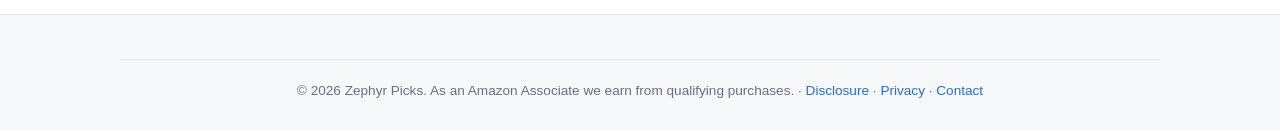
==== commit 3d42d944: "Add new keyboard recommendations and links" ====
--- a/best-mechanical-keyboards.html
+++ b/best-mechanical-keyboards.html
@@ -58,7 +58,7 @@
       <div><h4>Great for</h4><ul><li>First serious keyboard</li><li>Typing and general use</li><li>Experimenting with switches</li></ul></div>
       <div><h4>Keep in mind</h4><ul><li>Compact layout takes a day to adjust to</li><li>No number pad</li></ul></div>
     </div>
-    <a class="btn" href="https://www.amazon.com/s?k=hot+swappable+75+mechanical+keyboard" rel="nofollow sponsored" target="_blank">Check price on Amazon &rarr;</a>
+    <a class="btn" href="https://www.amazon.com/s?k=hot+swappable+75+mechanical+keyboard&tag=zephyrpicks-20" rel="nofollow sponsored" target="_blank">Check price on Amazon &rarr;</a>
   </div>
 
   <div class="pick">
@@ -69,7 +69,7 @@
       <div><h4>Great for</h4><ul><li>Trying mechanical for the first time</li><li>A no-fuss daily driver</li><li>Tight budgets</li></ul></div>
       <div><h4>Keep in mind</h4><ul><li>Usually wired only</li><li>Switches often not hot-swappable</li></ul></div>
     </div>
-    <a class="btn" href="https://www.amazon.com/s?k=budget+tkl+mechanical+keyboard" rel="nofollow sponsored" target="_blank">Check price on Amazon &rarr;</a>
+    <a class="btn" href="https://www.amazon.com/s?k=budget+tkl+mechanical+keyboard&tag=zephyrpicks-20" rel="nofollow sponsored" target="_blank">Check price on Amazon &rarr;</a>
   </div>
 
   <div class="pick">
@@ -80,7 +80,7 @@
       <div><h4>Great for</h4><ul><li>Enthusiasts</li><li>All-day typists</li><li>Chasing the perfect sound</li></ul></div>
       <div><h4>Keep in mind</h4><ul><li>Premium price</li><li>More than most beginners need</li></ul></div>
     </div>
-    <a class="btn" href="https://www.amazon.com/s?k=gasket+mount+mechanical+keyboard" rel="nofollow sponsored" target="_blank">Check price on Amazon &rarr;</a>
+    <a class="btn" href="https://www.amazon.com/s?k=gasket+mount+mechanical+keyboard&tag=zephyrpicks-20" rel="nofollow sponsored" target="_blank">Check price on Amazon &rarr;</a>
   </div>
 
   <h2>A note on keycaps</h2>
@@ -102,3 +102,107 @@
 </footer>
 </body>
 </html>
+<!DOCTYPE html>
+<html lang="en">
+<head>
+<meta charset="UTF-8">
+<meta name="viewport" content="width=device-width, initial-scale=1.0">
+<title>Mechanical Keyboards: A Beginner's Guide — Zephyr Picks</title>
+<meta name="description" content="A first-time buyer's guide to mechanical keyboards: switches, layouts, and build quality, with a top pick, a budget pick, and an upgrade pick.">
+<link rel="stylesheet" href="style.css">
+<link rel="icon" href="data:image/svg+xml,<svg xmlns='http://www.w3.org/2000/svg' viewBox='0 0 100 100'><rect width='100' height='100' rx='22' fill='%23ff6a3d'/><text x='50' y='70' font-size='60' text-anchor='middle' fill='white' font-family='sans-serif' font-weight='bold'>Z</text></svg>">
+</head>
+<body>
+<header class="site-header">
+  <div class="container nav">
+    <a href="index.html" class="brand"><span class="logo">Z</span> Zephyr Picks</a>
+    <button class="nav-toggle" aria-label="Menu" onclick="document.getElementById('nav').classList.toggle('open')">&#9776;</button>
+    <nav class="nav-links" id="nav">
+      <a href="index.html">Home</a>
+      <a href="best-wireless-earbuds.html">Reviews</a>
+      <a href="about.html">About</a>
+      <a href="contact.html">Contact</a>
+      <a href="disclosure.html">Disclosure</a>
+    </nav>
+  </div>
+</header>
+
+<article class="article">
+  <div class="meta">Keyboards &middot; Updated September 2026 &middot; 6 min read</div>
+  <h1>Mechanical Keyboards: A Beginner's Guide</h1>
+  <p class="lede">Mechanical keyboards feel better, last longer, and are more satisfying to type on than the membrane boards most computers ship with. But the jargon is a wall. This guide gets you to a confident first purchase.</p>
+
+  <div class="disclosure-box">
+    <strong>Disclosure:</strong> Zephyr Picks is reader-supported. When you buy through links on this page, we may earn an affiliate commission at no extra cost to you. As an Amazon Associate we earn from qualifying purchases. See our <a href="disclosure.html">full disclosure</a>.
+  </div>
+
+  <h2>Start with the switches</h2>
+  <p>The switch under each key defines how a mechanical keyboard feels. There are dozens of variants, but they fall into three families:</p>
+  <ul>
+    <li><strong>Linear</strong> (often red) &mdash; smooth all the way down, no bump. Quiet and fast, popular for gaming. A good neutral starting point.</li>
+    <li><strong>Tactile</strong> (often brown) &mdash; a small bump partway down tells your finger the key registered. The best all-rounder for typing.</li>
+    <li><strong>Clicky</strong> (often blue) &mdash; a bump plus an audible click. Satisfying, but loud enough to annoy anyone near you.</li>
+  </ul>
+  <p>If you can't test switches in person, tactile browns are the safest first choice. Boards with <em>hot-swappable</em> switches let you change them later without soldering.</p>
+
+  <h2>Then pick a size</h2>
+  <ul>
+    <li><strong>Full-size</strong> &mdash; everything, including the number pad. Best if you work with numbers all day.</li>
+    <li><strong>Tenkeyless (TKL)</strong> &mdash; drops the number pad. The most popular size: compact but keeps the arrows and function row.</li>
+    <li><strong>75% and 65%</strong> &mdash; smaller still, freeing desk space and bringing your mouse hand closer.</li>
+  </ul>
+
+  <h2>Our picks</h2>
+
+  <div class="pick">
+    <span class="award">&#9733; Best overall</span>
+    <h3>The hot-swappable 75% board</h3>
+    <p>A 75% board with hot-swappable tactile switches is the ideal first "real" mechanical keyboard. Compact, great out of the box, and if you want a different feel later you can swap the switches yourself in minutes. Look for a wired-and-wireless option so it works everywhere.</p>
+    <div class="verdict">
+      <div><h4>Great for</h4><ul><li>First serious keyboard</li><li>Typing and general use</li><li>Experimenting with switches</li></ul></div>
+      <div><h4>Keep in mind</h4><ul><li>Compact layout takes a day to adjust to</li><li>No number pad</li></ul></div>
+    </div>
+    <a class="btn" href="https://www.amazon.com/s?k=hot+swappable+75+mechanical+keyboard" rel="nofollow sponsored" target="_blank">Check price on Amazon &rarr;</a>
+  </div>
+
+  <div class="pick">
+    <span class="award">$ Best budget</span>
+    <h3>The affordable TKL</h3>
+    <p>A wired tenkeyless board with standard switches gives you the core experience &mdash; the satisfying feel and durability &mdash; without paying for wireless, RGB, or premium materials. The perfect way to find out if mechanical is for you.</p>
+    <div class="verdict">
+      <div><h4>Great for</h4><ul><li>Trying mechanical for the first time</li><li>A no-fuss daily driver</li><li>Tight budgets</li></ul></div>
+      <div><h4>Keep in mind</h4><ul><li>Usually wired only</li><li>Switches often not hot-swappable</li></ul></div>
+    </div>
+    <a class="btn" href="https://www.amazon.com/s?k=budget+tkl+mechanical+keyboard" rel="nofollow sponsored" target="_blank">Check price on Amazon &rarr;</a>
+  </div>
+
+  <div class="pick">
+    <span class="award">&#9650; Best upgrade</span>
+    <h3>The gasket-mounted premium board</h3>
+    <p>Once you know you love mechanical keyboards, the upgrade tier is about sound and feel. Gasket-mounted boards with sound-dampening foam produce a deeper, more refined typing sound, and premium keycaps hold up far longer.</p>
+    <div class="verdict">
+      <div><h4>Great for</h4><ul><li>Enthusiasts</li><li>All-day typists</li><li>Chasing the perfect sound</li></ul></div>
+      <div><h4>Keep in mind</h4><ul><li>Premium price</li><li>More than most beginners need</li></ul></div>
+    </div>
+    <a class="btn" href="https://www.amazon.com/s?k=gasket+mount+mechanical+keyboard" rel="nofollow sponsored" target="_blank">Check price on Amazon &rarr;</a>
+  </div>
+
+  <h2>A note on keycaps</h2>
+  <p>Keycaps affect feel and longevity. Cheap ABS plastic develops a shiny finish over time; PBT keycaps cost a little more, keep their texture for years, and are worth prioritising if you type a lot. Most keyboards let you swap keycaps freely, so this is easy to upgrade later.</p>
+
+  <h2>The bottom line</h2>
+  <p>For most people, the hot-swappable 75% board is the ideal entry point &mdash; compact, great-feeling, and future-proof. Save with the budget TKL to try mechanical, and step up to a gasket-mounted board once you're hooked. Check the current listing before buying, as prices and models change often.</p>
+
+  <p style="margin-top:32px;"><a href="index.html">&larr; Back to all guides</a></p>
+</article>
+
+<footer class="site-footer">
+  <div class="container">
+    <div class="footer-bottom">
+      &copy; 2026 Zephyr Picks. As an Amazon Associate we earn from qualifying purchases. &middot;
+      <a href="disclosure.html">Disclosure</a> &middot; <a href="privacy.html">Privacy</a> &middot; <a href="contact.html">Contact</a>
+    </div>
+  </div>
+</footer>
+</body>
+</html>
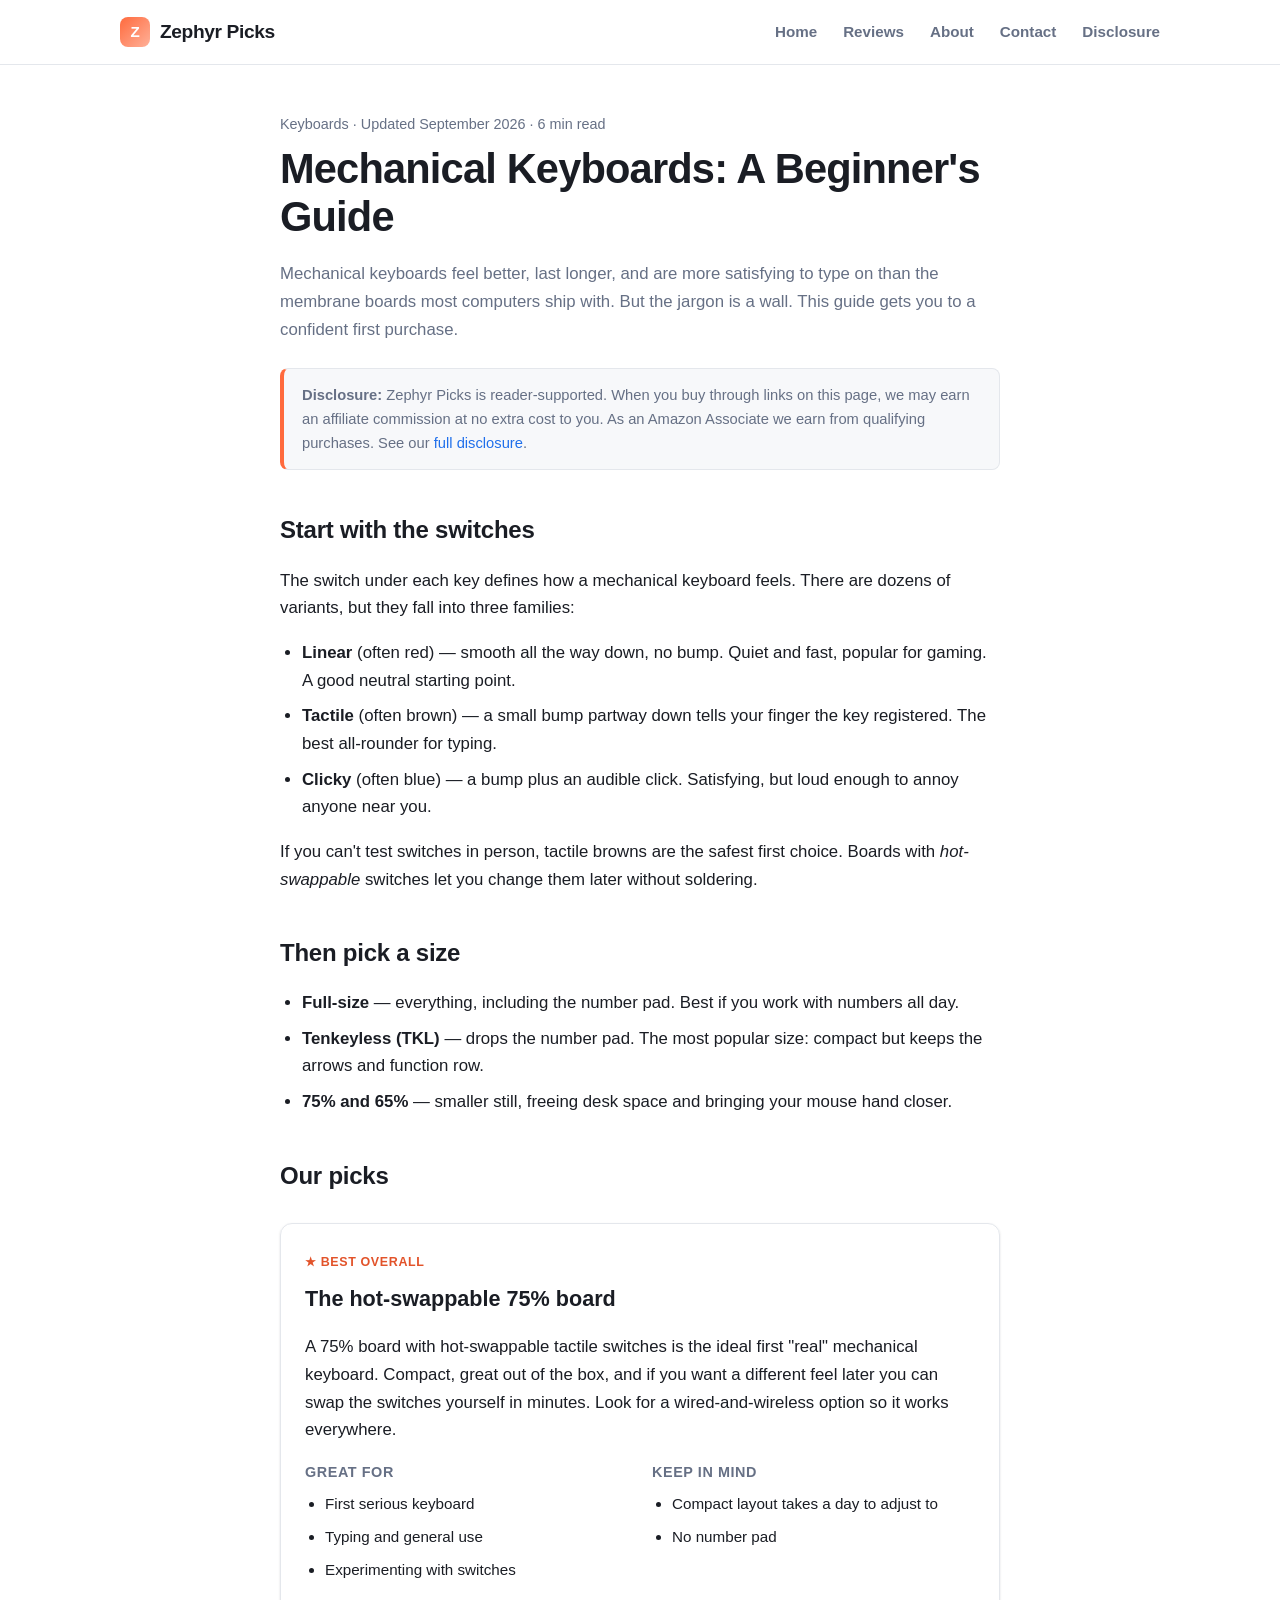
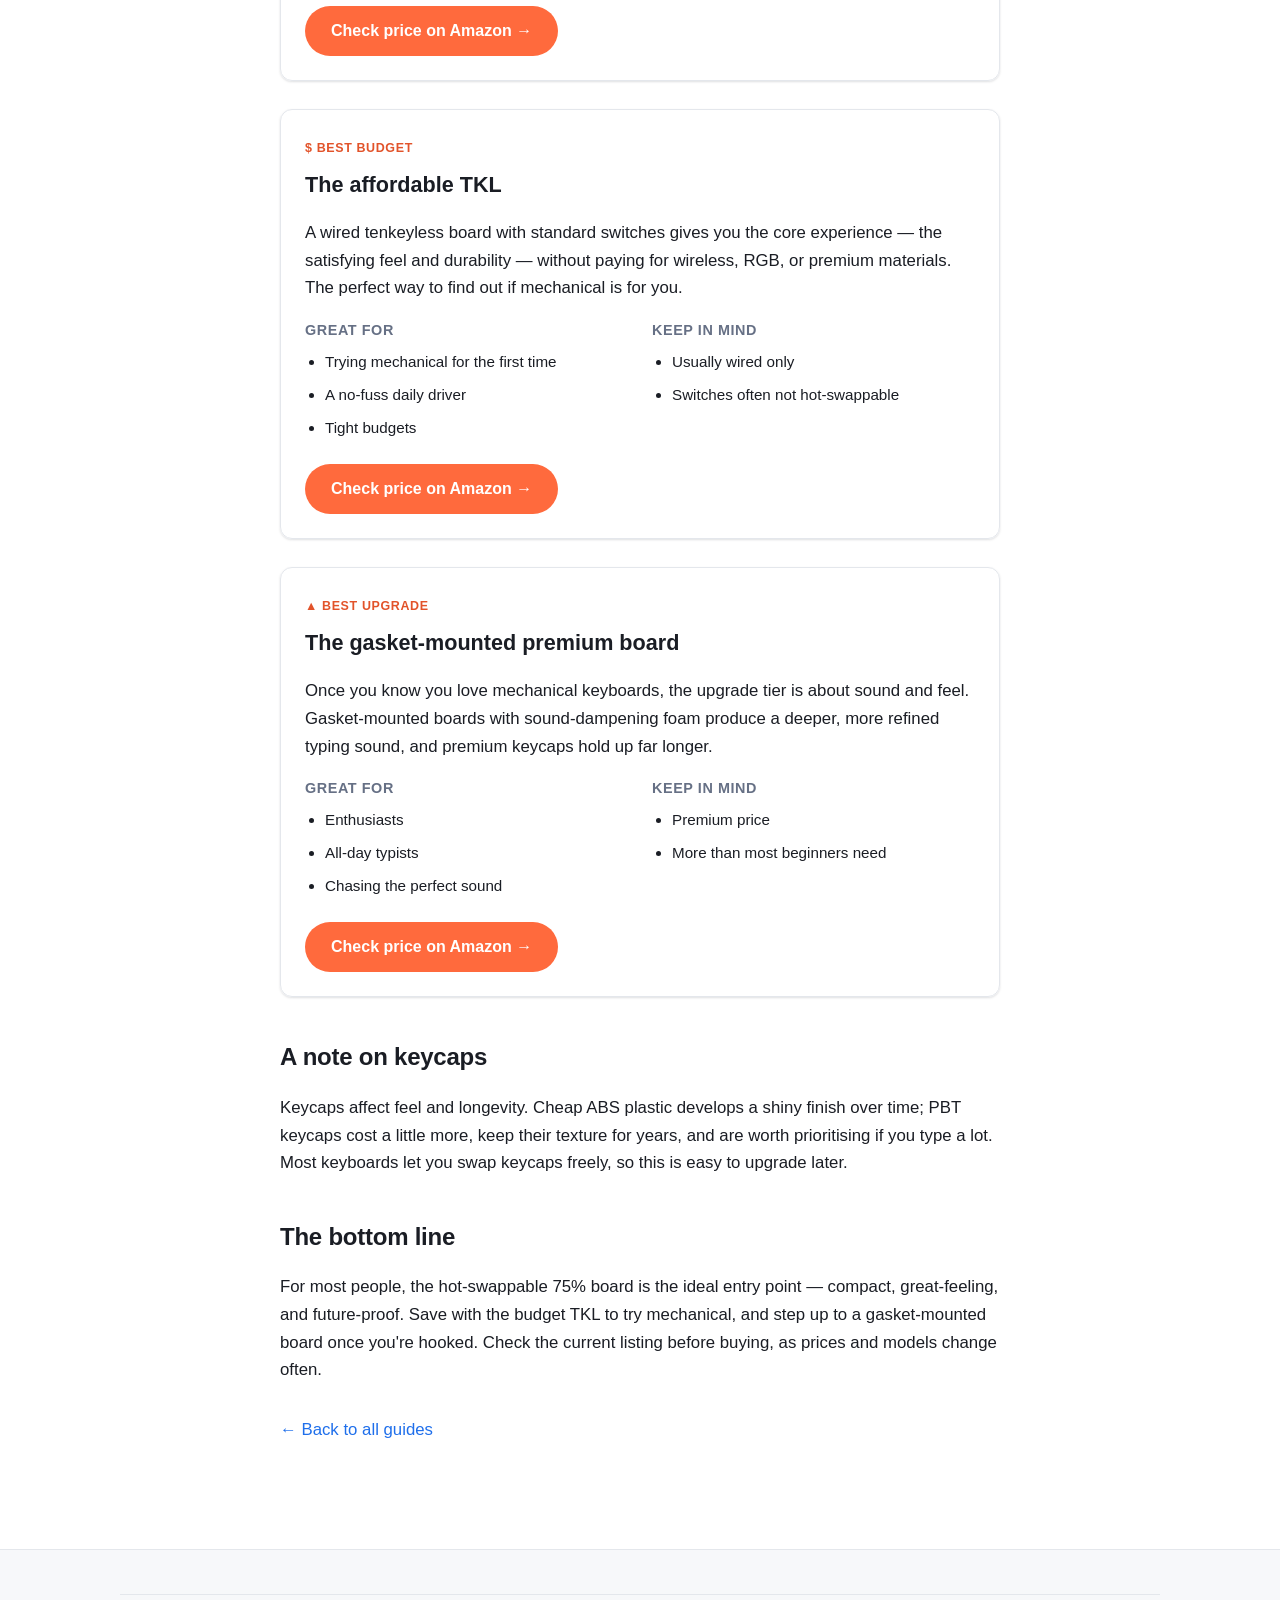
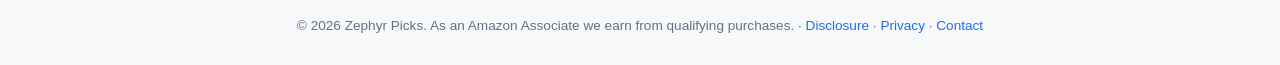
==== commit ae3463e2: "Add files via upload" ====
--- a/best-mechanical-keyboards.html
+++ b/best-mechanical-keyboards.html
@@ -102,107 +102,3 @@
 </footer>
 </body>
 </html>
-<!DOCTYPE html>
-<html lang="en">
-<head>
-<meta charset="UTF-8">
-<meta name="viewport" content="width=device-width, initial-scale=1.0">
-<title>Mechanical Keyboards: A Beginner's Guide — Zephyr Picks</title>
-<meta name="description" content="A first-time buyer's guide to mechanical keyboards: switches, layouts, and build quality, with a top pick, a budget pick, and an upgrade pick.">
-<link rel="stylesheet" href="style.css">
-<link rel="icon" href="data:image/svg+xml,<svg xmlns='http://www.w3.org/2000/svg' viewBox='0 0 100 100'><rect width='100' height='100' rx='22' fill='%23ff6a3d'/><text x='50' y='70' font-size='60' text-anchor='middle' fill='white' font-family='sans-serif' font-weight='bold'>Z</text></svg>">
-</head>
-<body>
-<header class="site-header">
-  <div class="container nav">
-    <a href="index.html" class="brand"><span class="logo">Z</span> Zephyr Picks</a>
-    <button class="nav-toggle" aria-label="Menu" onclick="document.getElementById('nav').classList.toggle('open')">&#9776;</button>
-    <nav class="nav-links" id="nav">
-      <a href="index.html">Home</a>
-      <a href="best-wireless-earbuds.html">Reviews</a>
-      <a href="about.html">About</a>
-      <a href="contact.html">Contact</a>
-      <a href="disclosure.html">Disclosure</a>
-    </nav>
-  </div>
-</header>
-
-<article class="article">
-  <div class="meta">Keyboards &middot; Updated September 2026 &middot; 6 min read</div>
-  <h1>Mechanical Keyboards: A Beginner's Guide</h1>
-  <p class="lede">Mechanical keyboards feel better, last longer, and are more satisfying to type on than the membrane boards most computers ship with. But the jargon is a wall. This guide gets you to a confident first purchase.</p>
-
-  <div class="disclosure-box">
-    <strong>Disclosure:</strong> Zephyr Picks is reader-supported. When you buy through links on this page, we may earn an affiliate commission at no extra cost to you. As an Amazon Associate we earn from qualifying purchases. See our <a href="disclosure.html">full disclosure</a>.
-  </div>
-
-  <h2>Start with the switches</h2>
-  <p>The switch under each key defines how a mechanical keyboard feels. There are dozens of variants, but they fall into three families:</p>
-  <ul>
-    <li><strong>Linear</strong> (often red) &mdash; smooth all the way down, no bump. Quiet and fast, popular for gaming. A good neutral starting point.</li>
-    <li><strong>Tactile</strong> (often brown) &mdash; a small bump partway down tells your finger the key registered. The best all-rounder for typing.</li>
-    <li><strong>Clicky</strong> (often blue) &mdash; a bump plus an audible click. Satisfying, but loud enough to annoy anyone near you.</li>
-  </ul>
-  <p>If you can't test switches in person, tactile browns are the safest first choice. Boards with <em>hot-swappable</em> switches let you change them later without soldering.</p>
-
-  <h2>Then pick a size</h2>
-  <ul>
-    <li><strong>Full-size</strong> &mdash; everything, including the number pad. Best if you work with numbers all day.</li>
-    <li><strong>Tenkeyless (TKL)</strong> &mdash; drops the number pad. The most popular size: compact but keeps the arrows and function row.</li>
-    <li><strong>75% and 65%</strong> &mdash; smaller still, freeing desk space and bringing your mouse hand closer.</li>
-  </ul>
-
-  <h2>Our picks</h2>
-
-  <div class="pick">
-    <span class="award">&#9733; Best overall</span>
-    <h3>The hot-swappable 75% board</h3>
-    <p>A 75% board with hot-swappable tactile switches is the ideal first "real" mechanical keyboard. Compact, great out of the box, and if you want a different feel later you can swap the switches yourself in minutes. Look for a wired-and-wireless option so it works everywhere.</p>
-    <div class="verdict">
-      <div><h4>Great for</h4><ul><li>First serious keyboard</li><li>Typing and general use</li><li>Experimenting with switches</li></ul></div>
-      <div><h4>Keep in mind</h4><ul><li>Compact layout takes a day to adjust to</li><li>No number pad</li></ul></div>
-    </div>
-    <a class="btn" href="https://www.amazon.com/s?k=hot+swappable+75+mechanical+keyboard" rel="nofollow sponsored" target="_blank">Check price on Amazon &rarr;</a>
-  </div>
-
-  <div class="pick">
-    <span class="award">$ Best budget</span>
-    <h3>The affordable TKL</h3>
-    <p>A wired tenkeyless board with standard switches gives you the core experience &mdash; the satisfying feel and durability &mdash; without paying for wireless, RGB, or premium materials. The perfect way to find out if mechanical is for you.</p>
-    <div class="verdict">
-      <div><h4>Great for</h4><ul><li>Trying mechanical for the first time</li><li>A no-fuss daily driver</li><li>Tight budgets</li></ul></div>
-      <div><h4>Keep in mind</h4><ul><li>Usually wired only</li><li>Switches often not hot-swappable</li></ul></div>
-    </div>
-    <a class="btn" href="https://www.amazon.com/s?k=budget+tkl+mechanical+keyboard" rel="nofollow sponsored" target="_blank">Check price on Amazon &rarr;</a>
-  </div>
-
-  <div class="pick">
-    <span class="award">&#9650; Best upgrade</span>
-    <h3>The gasket-mounted premium board</h3>
-    <p>Once you know you love mechanical keyboards, the upgrade tier is about sound and feel. Gasket-mounted boards with sound-dampening foam produce a deeper, more refined typing sound, and premium keycaps hold up far longer.</p>
-    <div class="verdict">
-      <div><h4>Great for</h4><ul><li>Enthusiasts</li><li>All-day typists</li><li>Chasing the perfect sound</li></ul></div>
-      <div><h4>Keep in mind</h4><ul><li>Premium price</li><li>More than most beginners need</li></ul></div>
-    </div>
-    <a class="btn" href="https://www.amazon.com/s?k=gasket+mount+mechanical+keyboard" rel="nofollow sponsored" target="_blank">Check price on Amazon &rarr;</a>
-  </div>
-
-  <h2>A note on keycaps</h2>
-  <p>Keycaps affect feel and longevity. Cheap ABS plastic develops a shiny finish over time; PBT keycaps cost a little more, keep their texture for years, and are worth prioritising if you type a lot. Most keyboards let you swap keycaps freely, so this is easy to upgrade later.</p>
-
-  <h2>The bottom line</h2>
-  <p>For most people, the hot-swappable 75% board is the ideal entry point &mdash; compact, great-feeling, and future-proof. Save with the budget TKL to try mechanical, and step up to a gasket-mounted board once you're hooked. Check the current listing before buying, as prices and models change often.</p>
-
-  <p style="margin-top:32px;"><a href="index.html">&larr; Back to all guides</a></p>
-</article>
-
-<footer class="site-footer">
-  <div class="container">
-    <div class="footer-bottom">
-      &copy; 2026 Zephyr Picks. As an Amazon Associate we earn from qualifying purchases. &middot;
-      <a href="disclosure.html">Disclosure</a> &middot; <a href="privacy.html">Privacy</a> &middot; <a href="contact.html">Contact</a>
-    </div>
-  </div>
-</footer>
-</body>
-</html>
